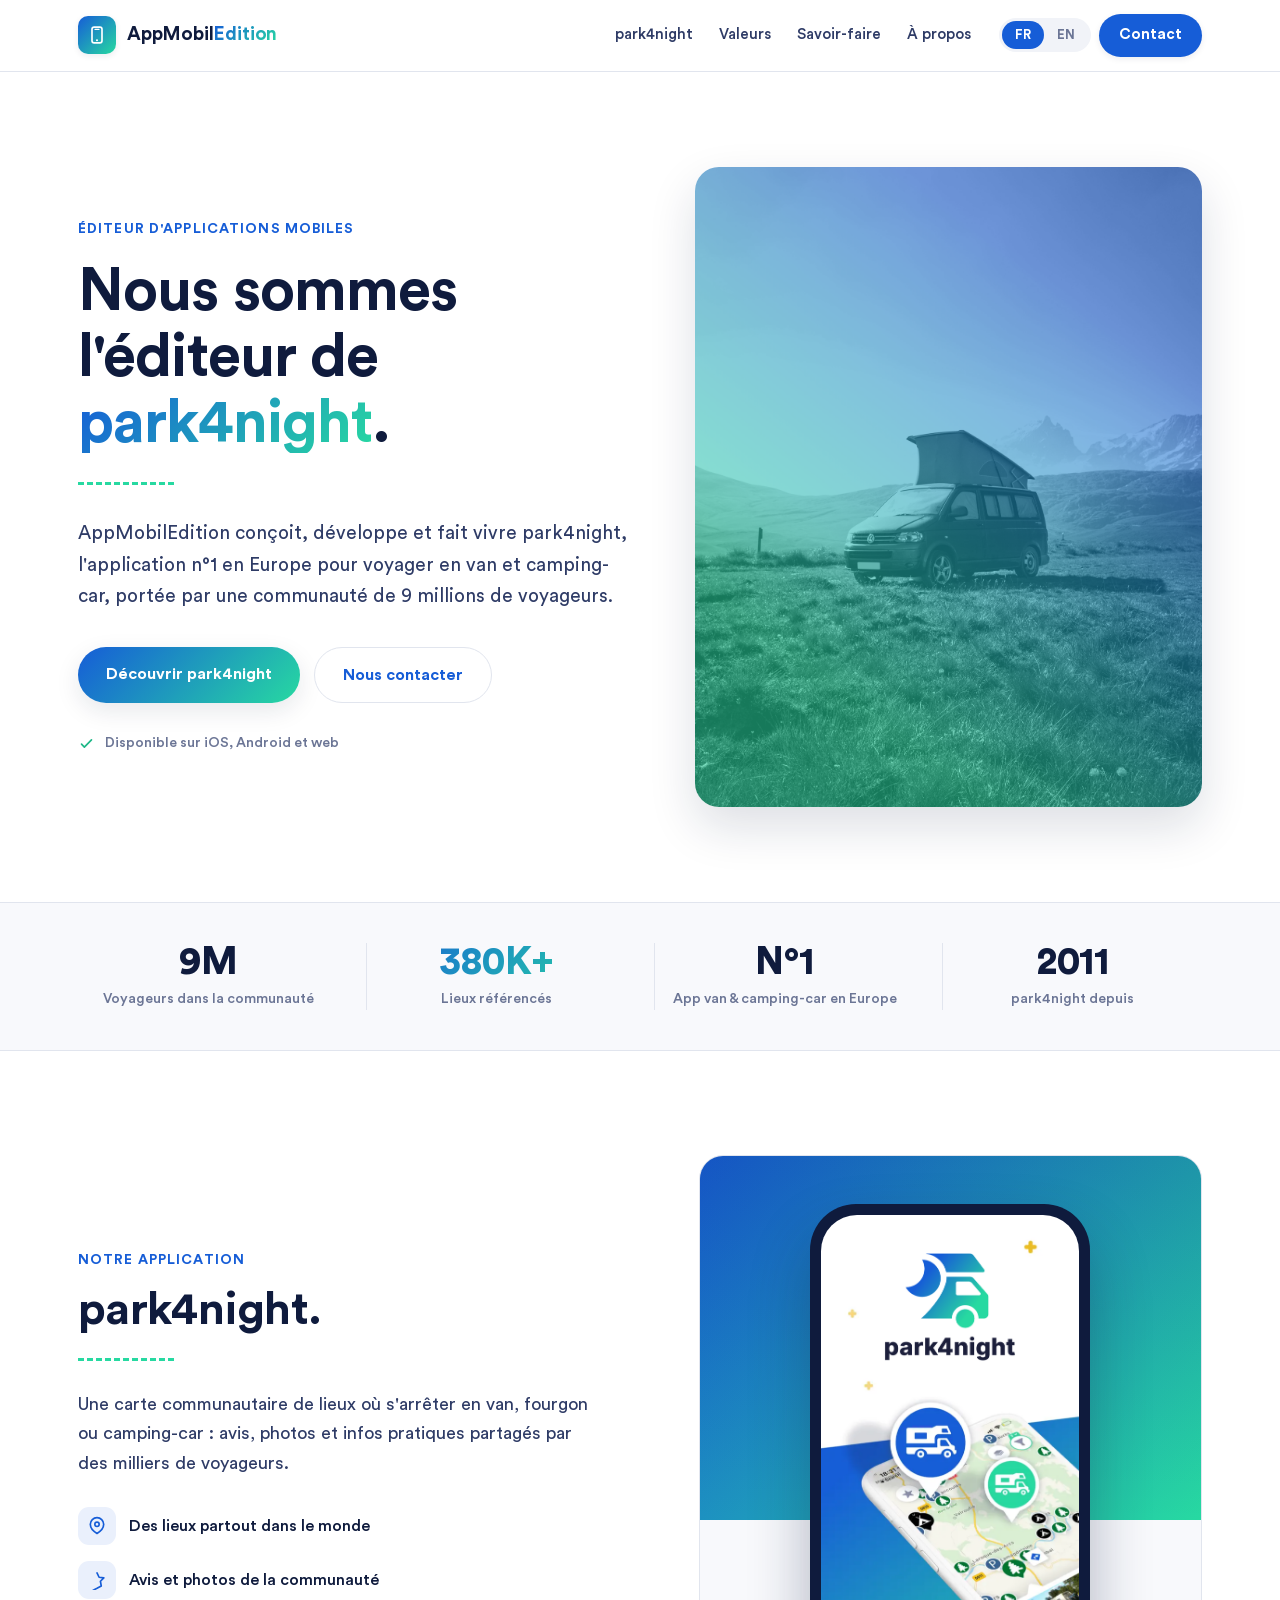
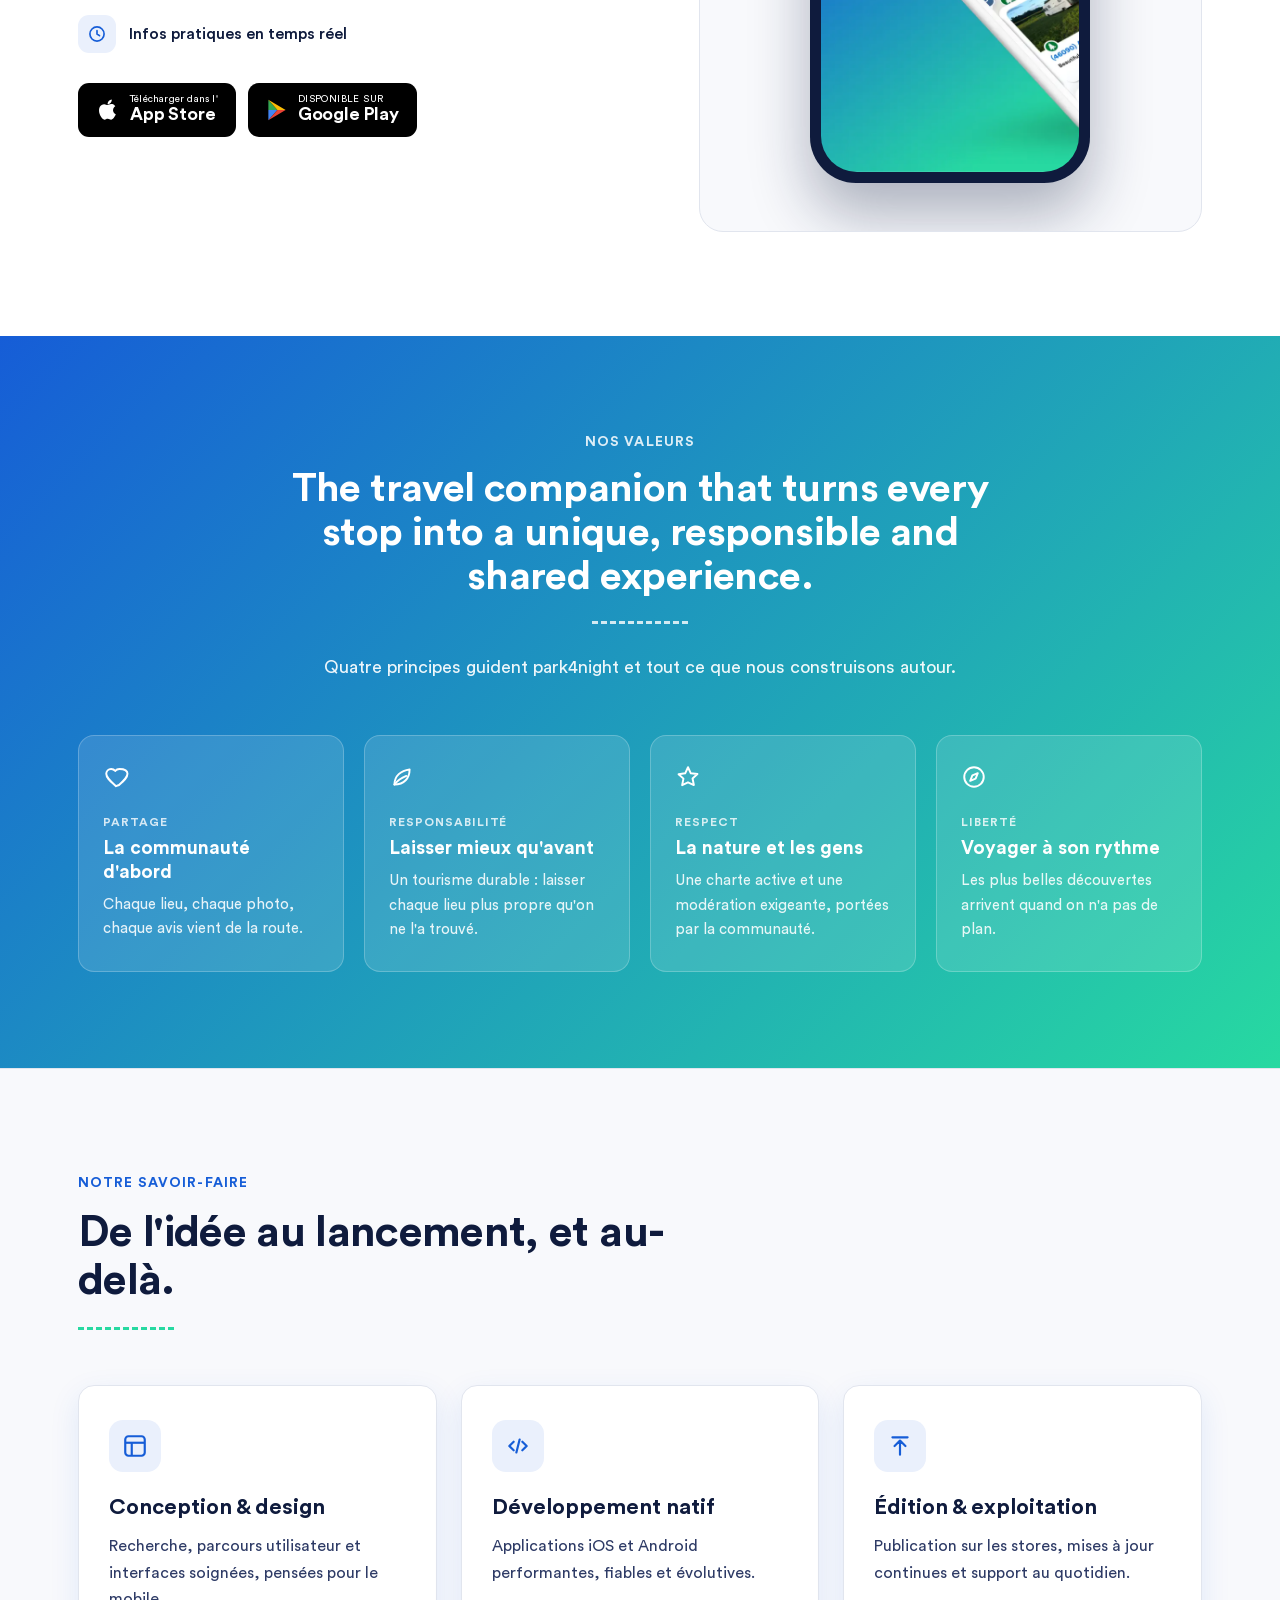
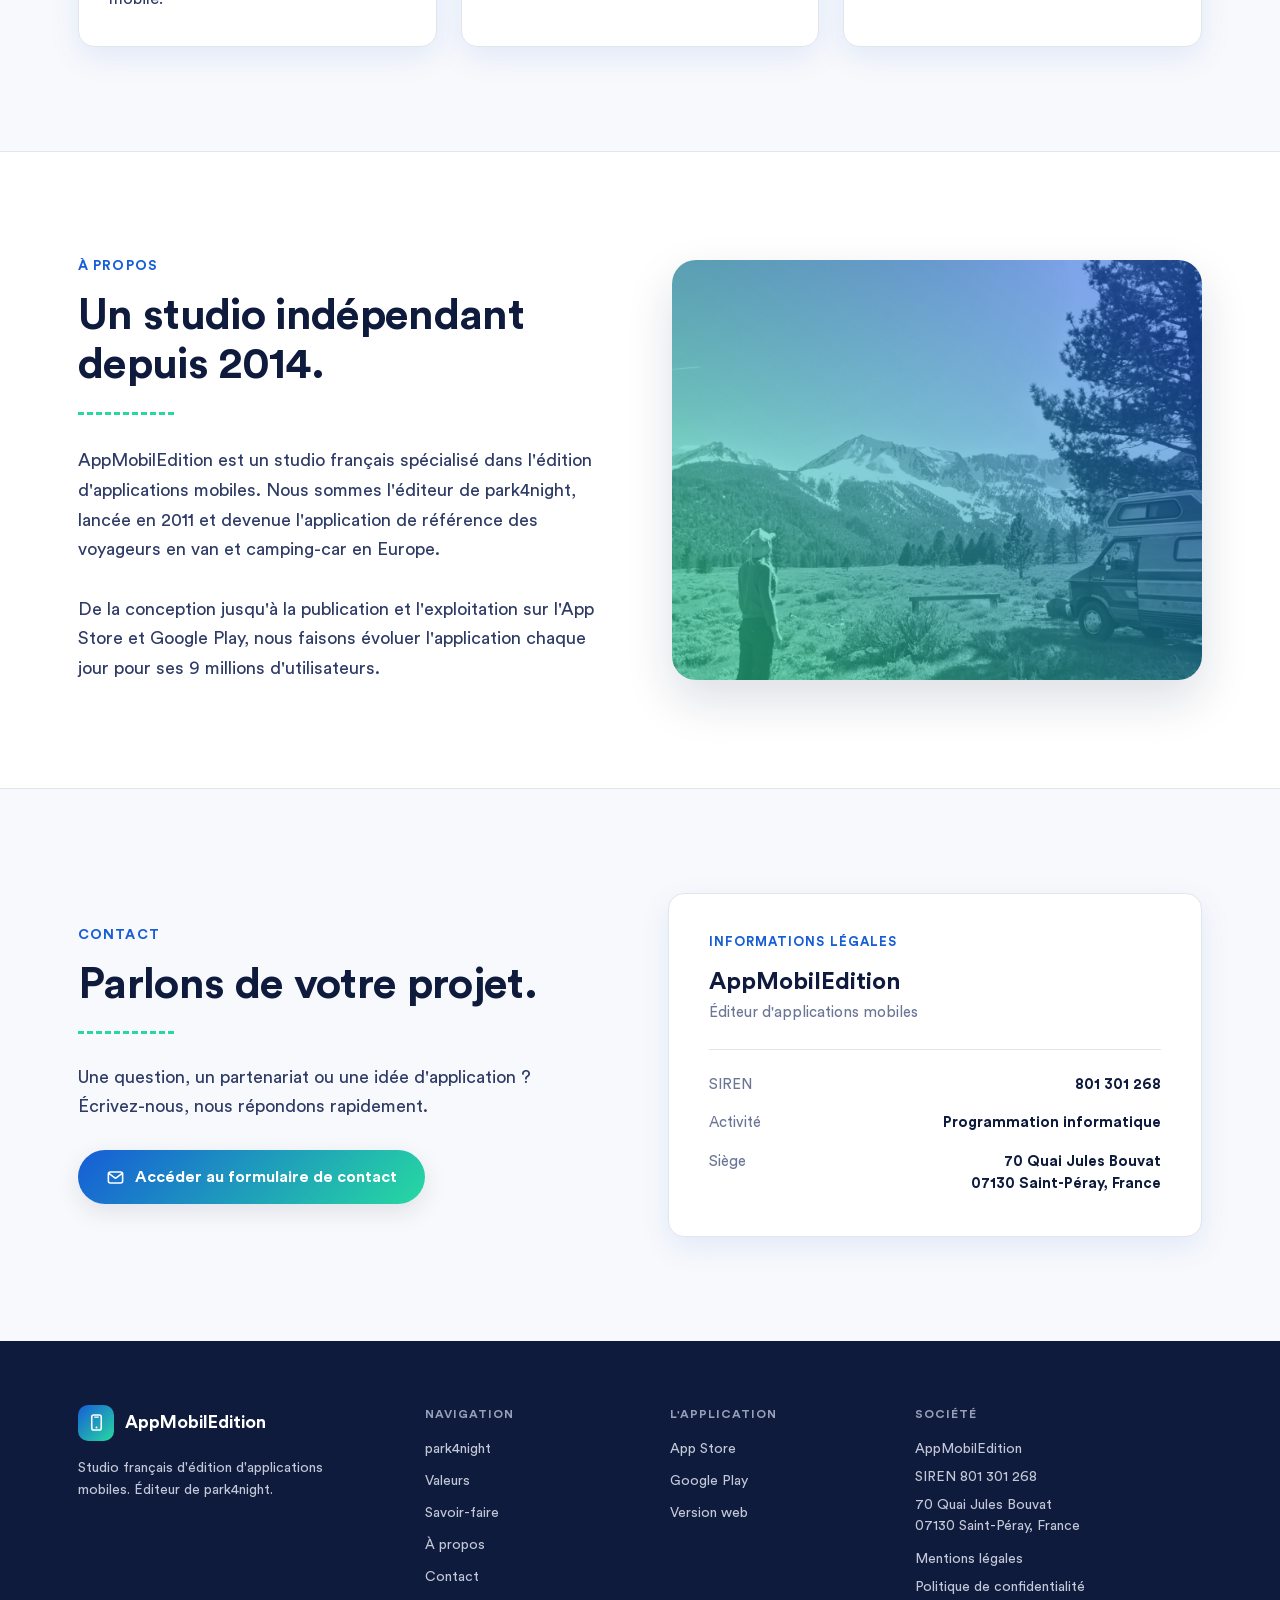
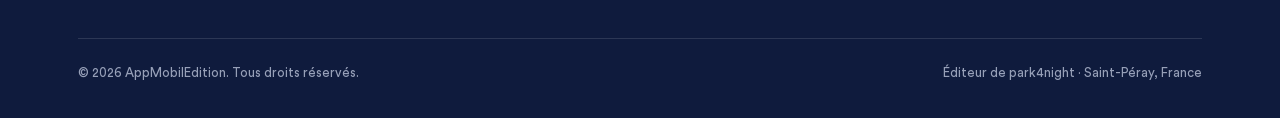
==== index.html @ c29a8444 "Site vitrine AppMobilEdition (éditeur park4night) Landing one-page bilingue FR/EN + mentions légales" ====
<!DOCTYPE html>
<html lang="fr" data-lang="fr">
<head>
<meta charset="utf-8">
<meta name="viewport" content="width=device-width, initial-scale=1">
<title>AppMobilEdition — Éditeur de park4night</title>
<meta name="description" content="AppMobilEdition, studio français d'édition d'applications mobiles, éditeur de park4night — l'app n°1 en Europe pour voyager en van et camping-car.">
<link rel="stylesheet" href="_ds/p4n/colors_and_type.css">
<link rel="stylesheet" href="site.css">
</head>
<body style="font-family:var(--font-body);color:var(--fg-1);background:var(--white);overflow-x:hidden;">

  <!-- ===== NAV ===== -->
  <header style="position:sticky;top:0;z-index:50;background:rgba(255,255,255,0.88);backdrop-filter:blur(12px);-webkit-backdrop-filter:blur(12px);border-bottom:1px solid var(--border-1);">
    <nav style="max-width:1180px;margin:0 auto;padding:14px 28px;display:flex;align-items:center;justify-content:space-between;gap:24px;">
      <a href="#top" style="display:flex;align-items:center;gap:11px;">
        <span style="width:38px;height:38px;border-radius:10px;background:var(--p4n-gradient);display:flex;align-items:center;justify-content:center;box-shadow:var(--shadow-sm);flex:none;">
          <svg width="20" height="20" viewBox="0 0 24 24" fill="none"><rect x="6" y="2.5" width="12" height="19" rx="2.6" stroke="#fff" stroke-width="2"/><line x1="9.6" y1="5.2" x2="14.4" y2="5.2" stroke="#fff" stroke-width="1.6" stroke-linecap="round"/><circle cx="12" cy="18.2" r="1.25" fill="#fff"/></svg>
        </span>
        <span style="font-family:var(--font-display);font-weight:700;font-size:19px;letter-spacing:-0.01em;color:var(--ink-900);">AppMobil<span class="text-gradient">Edition</span></span>
      </a>
      <div style="display:flex;align-items:center;gap:28px;">
        <div class="nav-links" style="display:flex;align-items:center;gap:26px;font-family:var(--font-display);font-weight:500;font-size:15px;color:var(--fg-2);">
          <a href="#park4night" class="nav-link">park4night</a>
          <a href="#valeurs" class="nav-link"><span data-fr>Valeurs</span><span data-en>Values</span></a>
          <a href="#expertise" class="nav-link"><span data-fr>Savoir-faire</span><span data-en>Expertise</span></a>
          <a href="#apropos" class="nav-link"><span data-fr>À propos</span><span data-en>About</span></a>
        </div>
        <div style="display:flex;align-items:center;gap:8px;">
          <div class="lang-switch">
            <button data-set="fr">FR</button>
            <button data-set="en">EN</button>
          </div>
          <a data-contact-link href="https://park4night.com/fr/contact" target="_blank" rel="noopener" class="btn-contact" style="padding:10px 20px;border-radius:999px;background:var(--p4n-blue);color:#fff;font-family:var(--font-display);font-weight:700;font-size:15px;box-shadow:var(--shadow-sm);"><span data-fr>Contact</span><span data-en>Contact</span></a>
        </div>
      </div>
    </nav>
  </header>

  <span id="top"></span>

  <!-- ===== HERO (split) ===== -->
  <section style="max-width:1180px;margin:0 auto;padding:0 28px;">
    <div class="grid-2" style="display:grid;grid-template-columns:1.05fr 0.95fr;gap:56px;align-items:center;min-height:calc(100vh - 70px);padding:48px 0;">
      <div>
        <div class="eyebrow"><span data-fr>Éditeur d'applications mobiles</span><span data-en>Mobile app publisher</span></div>
        <h1 style="font-size:clamp(38px,5vw,60px);margin-top:18px;max-width:15ch;">
          <span data-fr>Nous sommes l'éditeur de <span class="text-gradient">park4night</span>.</span>
          <span data-en>We are the publisher of <span class="text-gradient">park4night</span>.</span>
        </h1>
        <span class="dashed-accent" style="margin:26px 0;"></span>
        <p style="font-size:19px;max-width:48ch;">
          <span data-fr>AppMobilEdition conçoit, développe et fait vivre park4night, l'application n°1 en Europe pour voyager en van et camping-car, portée par une communauté de 9 millions de voyageurs.</span>
          <span data-en>AppMobilEdition designs, builds and runs park4night, Europe's #1 app for van and camper travel, powered by a community of 9 million travellers.</span>
        </p>
        <div style="display:flex;gap:14px;flex-wrap:wrap;margin-top:34px;">
          <a href="#park4night" class="btn-primary" style="padding:15px 28px;border-radius:999px;background:var(--p4n-gradient);color:#fff;font-family:var(--font-display);font-weight:700;font-size:16px;box-shadow:var(--shadow-md);"><span data-fr>Découvrir park4night</span><span data-en>Discover park4night</span></a>
          <a href="#contact" class="btn-ghost" style="padding:15px 28px;border-radius:999px;background:#fff;color:var(--p4n-blue);font-family:var(--font-display);font-weight:700;font-size:16px;border:1px solid var(--border-1);"><span data-fr>Nous contacter</span><span data-en>Get in touch</span></a>
        </div>
        <div style="display:flex;align-items:center;gap:10px;margin-top:30px;color:var(--fg-3);font-size:14px;font-weight:500;">
          <svg width="17" height="17" viewBox="0 0 24 24" fill="none"><path d="M5 13l4 4L19 7" stroke="var(--green-500)" stroke-width="2.4" stroke-linecap="round" stroke-linejoin="round"/></svg>
          <span data-fr>Disponible sur iOS, Android et web</span><span data-en>Available on iOS, Android and web</span>
        </div>
      </div>
      <div style="position:relative;height:min(78vh,640px);border-radius:var(--radius-xl);overflow:hidden;box-shadow:var(--shadow-lg);">
        <img src="assets/photo-van.png" alt="" style="width:100%;height:100%;object-fit:cover;display:block;">
      </div>
    </div>
  </section>

  <!-- ===== FACTS STRIP ===== -->
  <section style="border-top:1px solid var(--border-1);border-bottom:1px solid var(--border-1);background:var(--bg-2);">
    <div class="facts" style="max-width:1180px;margin:0 auto;padding:40px 28px;display:grid;grid-template-columns:repeat(4,1fr);gap:28px;">
      <div style="text-align:center;">
        <div style="font-family:var(--font-display);font-weight:900;font-size:38px;color:var(--ink-900);line-height:1;">9M</div>
        <div style="margin-top:8px;color:var(--fg-3);font-size:14px;font-weight:500;"><span data-fr>Voyageurs dans la communauté</span><span data-en>Travellers in the community</span></div>
      </div>
      <div style="text-align:center;border-left:1px solid var(--border-1);">
        <div style="font-family:var(--font-display);font-weight:900;font-size:38px;line-height:1;" class="text-gradient">380K+</div>
        <div style="margin-top:8px;color:var(--fg-3);font-size:14px;font-weight:500;"><span data-fr>Lieux référencés</span><span data-en>Spots worldwide</span></div>
      </div>
      <div style="text-align:center;border-left:1px solid var(--border-1);">
        <div style="font-family:var(--font-display);font-weight:900;font-size:38px;color:var(--ink-900);line-height:1;">N°1</div>
        <div style="margin-top:8px;color:var(--fg-3);font-size:14px;font-weight:500;"><span data-fr>App van &amp; camping-car en Europe</span><span data-en>Van &amp; camper app in Europe</span></div>
      </div>
      <div style="text-align:center;border-left:1px solid var(--border-1);">
        <div style="font-family:var(--font-display);font-weight:900;font-size:38px;color:var(--ink-900);line-height:1;">2011</div>
        <div style="margin-top:8px;color:var(--fg-3);font-size:14px;font-weight:500;"><span data-fr>park4night depuis</span><span data-en>park4night since</span></div>
      </div>
    </div>
  </section>

  <!-- ===== PARK4NIGHT ===== -->
  <section id="park4night" style="max-width:1180px;margin:0 auto;padding:104px 28px;">
    <div class="grid-2" style="display:grid;grid-template-columns:1.05fr 0.95fr;gap:64px;align-items:center;">
      <div>
        <div class="eyebrow"><span data-fr>Notre application</span><span data-en>Our app</span></div>
        <h2 style="font-size:clamp(32px,3.8vw,46px);margin-top:14px;">park4night.</h2>
        <span class="dashed-accent" style="margin:22px 0;"></span>
        <p style="font-size:18px;max-width:48ch;"><span data-fr>Une carte communautaire de lieux où s'arrêter en van, fourgon ou camping-car : avis, photos et infos pratiques partagés par des milliers de voyageurs.</span><span data-en>A community map of places to stop in a van or camper: reviews, photos and practical info shared by thousands of travellers.</span></p>
        <div style="display:flex;flex-direction:column;gap:16px;margin-top:28px;">
          <div style="display:flex;gap:13px;align-items:center;"><span style="width:38px;height:38px;flex:none;border-radius:11px;background:var(--accent-soft);display:flex;align-items:center;justify-content:center;"><svg width="20" height="20" viewBox="0 0 24 24" fill="none"><path d="M12 21c5-3 8-6.5 8-11a8 8 0 10-16 0c0 4.5 3 8 8 11z" stroke="var(--p4n-blue)" stroke-width="2" stroke-linejoin="round"/><circle cx="12" cy="10" r="2.6" stroke="var(--p4n-blue)" stroke-width="2"/></svg></span><span style="font-weight:500;color:var(--fg-1);font-size:16px;"><span data-fr>Des lieux partout dans le monde</span><span data-en>Places all over the world</span></span></div>
          <div style="display:flex;gap:13px;align-items:center;"><span style="width:38px;height:38px;flex:none;border-radius:11px;background:var(--accent-soft);display:flex;align-items:center;justify-content:center;"><svg width="20" height="20" viewBox="0 0 24 24" fill="none"><path d="M12 3.5l2.5 5.2 5.7.8-4.1 4 1 5.7L12 22l-5.1 2.5" stroke="var(--p4n-blue)" stroke-width="2" stroke-linejoin="round" stroke-linecap="round"/></svg></span><span style="font-weight:500;color:var(--fg-1);font-size:16px;"><span data-fr>Avis et photos de la communauté</span><span data-en>Community reviews and photos</span></span></div>
          <div style="display:flex;gap:13px;align-items:center;"><span style="width:38px;height:38px;flex:none;border-radius:11px;background:var(--accent-soft);display:flex;align-items:center;justify-content:center;"><svg width="20" height="20" viewBox="0 0 24 24" fill="none"><circle cx="12" cy="12" r="8.5" stroke="var(--p4n-blue)" stroke-width="2"/><path d="M12 8v4l3 2" stroke="var(--p4n-blue)" stroke-width="2" stroke-linecap="round" stroke-linejoin="round"/></svg></span><span style="font-weight:500;color:var(--fg-1);font-size:16px;"><span data-fr>Infos pratiques en temps réel</span><span data-en>Real-time practical info</span></span></div>
        </div>
        <div style="display:flex;gap:12px;flex-wrap:wrap;margin-top:30px;">
          <a href="https://apps.apple.com/fr/app/park4night/id430946556" target="_blank" rel="noopener" class="store-badge" style="display:inline-flex;align-items:center;gap:10px;height:54px;padding:0 18px;border-radius:11px;background:#000;color:#fff;">
            <svg width="24" height="24" viewBox="0 0 24 24" fill="none"><path fill="#fff" d="M17.05 12.04c-.03-2.6 2.13-3.85 2.22-3.91-1.21-1.77-3.1-2.01-3.77-2.04-1.6-.16-3.13.94-3.94.94-.81 0-2.07-.92-3.4-.9-1.75.03-3.36 1.02-4.26 2.58-1.82 3.15-.47 7.81 1.3 10.37.86 1.25 1.89 2.66 3.24 2.61 1.3-.05 1.79-.84 3.36-.84 1.57 0 2.01.84 3.39.81 1.4-.02 2.29-1.28 3.15-2.54.99-1.46 1.4-2.87 1.42-2.94-.03-.01-2.72-1.04-2.75-4.13zM14.69 4.84c.72-.87 1.2-2.08 1.07-3.28-1.03.04-2.28.69-3.02 1.56-.66.77-1.24 2-1.08 3.18 1.15.09 2.32-.58 3.03-1.46z"/></svg>
            <span style="display:flex;flex-direction:column;line-height:1.1;text-align:left;"><span style="font-size:10px;letter-spacing:0.02em;"><span data-fr>Télécharger dans l'</span><span data-en>Download on the</span></span><span style="font-family:var(--font-display);font-weight:700;font-size:18px;letter-spacing:-0.01em;">App Store</span></span>
          </a>
          <a href="https://play.google.com/store/apps/details?id=fr.tramb.park4night&hl=fr" target="_blank" rel="noopener" class="store-badge" style="display:inline-flex;align-items:center;gap:10px;height:54px;padding:0 18px;border-radius:11px;background:#000;color:#fff;">
            <svg width="22" height="24" viewBox="0 0 28 30" fill="none"><path d="M3 2 L14.5 15 L3 15 Z" fill="#34A853"/><path d="M3 15 L3 28 L14.5 15 Z" fill="#4285F4"/><path d="M3 2 L25 15 L14.5 15 Z" fill="#FBBC04"/><path d="M3 28 L25 15 L14.5 15 Z" fill="#EA4335"/></svg>
            <span style="display:flex;flex-direction:column;line-height:1.1;text-align:left;"><span style="font-size:10px;letter-spacing:0.04em;text-transform:uppercase;"><span data-fr>Disponible sur</span><span data-en>Get it on</span></span><span style="font-family:var(--font-display);font-weight:700;font-size:18px;letter-spacing:-0.01em;">Google Play</span></span>
          </a>
        </div>
      </div>

      <!-- park4night app -->
      <div style="position:relative;display:flex;align-items:center;justify-content:center;border-radius:var(--radius-xl);overflow:hidden;background:var(--bg-2);border:1px solid var(--border-1);padding:48px 0;">
        <div style="position:absolute;top:0;left:0;right:0;height:54%;background:var(--p4n-gradient);"></div>
        <div style="position:absolute;top:0;left:0;right:0;height:54%;background:linear-gradient(to bottom, rgba(15,27,61,0.12), transparent);"></div>
        <div style="position:relative;width:280px;flex:none;">
          <div style="width:280px;border-radius:46px;background:#0F1B3D;box-shadow:0 32px 60px rgba(15,27,61,0.32);padding:11px;">
            <div style="border-radius:36px;overflow:hidden;background:#000;">
              <img src="assets/p4n-app.png" alt="park4night" style="width:100%;display:block;">
            </div>
          </div>
        </div>
      </div>
    </div>
  </section>

  <!-- ===== VALUES ===== -->
  <section id="valeurs" style="background:var(--p4n-gradient);color:#fff;">
    <div style="max-width:1180px;margin:0 auto;padding:96px 28px;">
      <div style="text-align:center;max-width:760px;margin:0 auto;">
        <div style="font-family:var(--font-display);font-weight:700;font-size:14px;letter-spacing:0.08em;text-transform:uppercase;color:rgba(255,255,255,0.85);"><span data-fr>Nos valeurs</span><span data-en>Our values</span></div>
        <h2 style="color:#fff;font-size:clamp(26px,3.2vw,40px);margin-top:14px;">The travel companion that turns every stop into a unique, responsible and shared experience.</h2>
        <span class="dashed-accent" style="margin:22px auto 0;border-color:rgba(255,255,255,0.8);"></span>
        <p style="color:rgba(255,255,255,0.92);font-size:18px;margin-top:22px;"><span data-fr>Quatre principes guident park4night et tout ce que nous construisons autour.</span><span data-en>Four pillars guide park4night and everything we build around it.</span></p>
      </div>
      <div class="grid-4" style="display:grid;grid-template-columns:repeat(4,1fr);gap:20px;margin-top:52px;">
        <div style="background:rgba(255,255,255,0.12);border:1px solid rgba(255,255,255,0.22);border-radius:var(--radius-lg);padding:28px 24px;">
          <svg width="26" height="26" viewBox="0 0 24 24" fill="none"><path d="M12 20.5l-1.2-1.1C6 15.1 3 12.4 3 9.1 3 6.6 5 4.6 7.5 4.6c1.5 0 2.9.7 3.8 1.8.9-1.1 2.3-1.8 3.8-1.8C20.6 4.6 22.6 6.6 22.6 9.1c0 3.3-3 6-7.8 10.3L12 20.5z" stroke="#fff" stroke-width="1.8" stroke-linejoin="round"/></svg>
          <div style="font-family:var(--font-display);font-weight:700;font-size:12px;letter-spacing:0.08em;text-transform:uppercase;color:rgba(255,255,255,0.8);margin-top:16px;"><span data-fr>Partage</span><span data-en>Sharing</span></div>
          <h4 style="color:#fff;font-size:19px;margin-top:6px;"><span data-fr>La communauté d'abord</span><span data-en>Community first</span></h4>
          <p style="color:rgba(255,255,255,0.88);font-size:15px;margin-top:8px;"><span data-fr>Chaque lieu, chaque photo, chaque avis vient de la route.</span><span data-en>Every spot, photo and rating comes from the road.</span></p>
        </div>
        <div style="background:rgba(255,255,255,0.12);border:1px solid rgba(255,255,255,0.22);border-radius:var(--radius-lg);padding:28px 24px;">
          <svg width="26" height="26" viewBox="0 0 24 24" fill="none"><path d="M5 19c0-8 6-13 14-14 0 8-5 14-14 14z" stroke="#fff" stroke-width="1.8" stroke-linejoin="round"/><path d="M5 19C8 15 11 13 16 11" stroke="#fff" stroke-width="1.8" stroke-linecap="round"/></svg>
          <div style="font-family:var(--font-display);font-weight:700;font-size:12px;letter-spacing:0.08em;text-transform:uppercase;color:rgba(255,255,255,0.8);margin-top:16px;"><span data-fr>Responsabilité</span><span data-en>Responsibility</span></div>
          <h4 style="color:#fff;font-size:19px;margin-top:6px;"><span data-fr>Laisser mieux qu'avant</span><span data-en>Leave it better</span></h4>
          <p style="color:rgba(255,255,255,0.88);font-size:15px;margin-top:8px;"><span data-fr>Un tourisme durable : laisser chaque lieu plus propre qu'on ne l'a trouvé.</span><span data-en>Sustainable travel: leave each spot cleaner than you found it.</span></p>
        </div>
        <div style="background:rgba(255,255,255,0.12);border:1px solid rgba(255,255,255,0.22);border-radius:var(--radius-lg);padding:28px 24px;">
          <svg width="26" height="26" viewBox="0 0 24 24" fill="none"><path d="M12 3l2.6 5.6 6.1.7-4.5 4.1 1.2 6L12 16.9 6.6 19.5l1.2-6L3.3 9.4l6.1-.8z" stroke="#fff" stroke-width="1.8" stroke-linejoin="round"/></svg>
          <div style="font-family:var(--font-display);font-weight:700;font-size:12px;letter-spacing:0.08em;text-transform:uppercase;color:rgba(255,255,255,0.8);margin-top:16px;"><span data-fr>Respect</span><span data-en>Respect</span></div>
          <h4 style="color:#fff;font-size:19px;margin-top:6px;"><span data-fr>La nature et les gens</span><span data-en>Nature &amp; people</span></h4>
          <p style="color:rgba(255,255,255,0.88);font-size:15px;margin-top:8px;"><span data-fr>Une charte active et une modération exigeante, portées par la communauté.</span><span data-en>An active charter and high-bar moderation, driven by the community.</span></p>
        </div>
        <div style="background:rgba(255,255,255,0.12);border:1px solid rgba(255,255,255,0.22);border-radius:var(--radius-lg);padding:28px 24px;">
          <svg width="26" height="26" viewBox="0 0 24 24" fill="none"><circle cx="12" cy="12" r="9" stroke="#fff" stroke-width="1.8"/><path d="M15.5 8.5l-2 5-5 2 2-5z" stroke="#fff" stroke-width="1.8" stroke-linejoin="round"/></svg>
          <div style="font-family:var(--font-display);font-weight:700;font-size:12px;letter-spacing:0.08em;text-transform:uppercase;color:rgba(255,255,255,0.8);margin-top:16px;"><span data-fr>Liberté</span><span data-en>Freedom</span></div>
          <h4 style="color:#fff;font-size:19px;margin-top:6px;"><span data-fr>Voyager à son rythme</span><span data-en>Slow travel</span></h4>
          <p style="color:rgba(255,255,255,0.88);font-size:15px;margin-top:8px;"><span data-fr>Les plus belles découvertes arrivent quand on n'a pas de plan.</span><span data-en>The best discoveries happen when you don't have a plan.</span></p>
        </div>
      </div>
    </div>
  </section>

  <!-- ===== EXPERTISE ===== -->
  <section id="expertise" style="background:var(--bg-2);border-top:1px solid var(--border-1);border-bottom:1px solid var(--border-1);">
    <div style="max-width:1180px;margin:0 auto;padding:104px 28px;">
      <div style="max-width:640px;">
        <div class="eyebrow"><span data-fr>Notre savoir-faire</span><span data-en>What we do</span></div>
        <h2 style="font-size:clamp(30px,3.6vw,44px);margin-top:14px;"><span data-fr>De l'idée au lancement, et au-delà.</span><span data-en>From idea to launch, and beyond.</span></h2>
        <span class="dashed-accent" style="margin-top:22px;"></span>
      </div>
      <div class="grid-4" style="display:grid;grid-template-columns:repeat(3,1fr);gap:24px;margin-top:48px;">
        <div style="background:#fff;border:1px solid var(--border-1);border-radius:var(--radius-lg);padding:34px 30px;box-shadow:var(--shadow-card);">
          <div style="width:52px;height:52px;border-radius:14px;background:var(--accent-soft);display:flex;align-items:center;justify-content:center;">
            <svg width="26" height="26" viewBox="0 0 24 24" fill="none"><rect x="3" y="3" width="18" height="18" rx="3" stroke="var(--p4n-blue)" stroke-width="2"/><line x1="3" y1="9" x2="21" y2="9" stroke="var(--p4n-blue)" stroke-width="2"/><line x1="9" y1="21" x2="9" y2="9" stroke="var(--p4n-blue)" stroke-width="2"/></svg>
          </div>
          <h3 style="font-size:22px;margin-top:22px;"><span data-fr>Conception &amp; design</span><span data-en>Product &amp; design</span></h3>
          <p style="margin-top:12px;font-size:16px;"><span data-fr>Recherche, parcours utilisateur et interfaces soignées, pensées pour le mobile.</span><span data-en>Research, user journeys and polished interfaces, built for mobile.</span></p>
        </div>
        <div style="background:#fff;border:1px solid var(--border-1);border-radius:var(--radius-lg);padding:34px 30px;box-shadow:var(--shadow-card);">
          <div style="width:52px;height:52px;border-radius:14px;background:var(--accent-soft);display:flex;align-items:center;justify-content:center;">
            <svg width="26" height="26" viewBox="0 0 24 24" fill="none"><path d="M8 8l-4 4 4 4M16 8l4 4-4 4" stroke="var(--p4n-blue)" stroke-width="2" stroke-linecap="round" stroke-linejoin="round"/><line x1="13.5" y1="6" x2="10.5" y2="18" stroke="var(--p4n-blue)" stroke-width="2" stroke-linecap="round"/></svg>
          </div>
          <h3 style="font-size:22px;margin-top:22px;"><span data-fr>Développement natif</span><span data-en>Native development</span></h3>
          <p style="margin-top:12px;font-size:16px;"><span data-fr>Applications iOS et Android performantes, fiables et évolutives.</span><span data-en>Fast, reliable and scalable iOS and Android apps.</span></p>
        </div>
        <div style="background:#fff;border:1px solid var(--border-1);border-radius:var(--radius-lg);padding:34px 30px;box-shadow:var(--shadow-card);">
          <div style="width:52px;height:52px;border-radius:14px;background:var(--accent-soft);display:flex;align-items:center;justify-content:center;">
            <svg width="26" height="26" viewBox="0 0 24 24" fill="none"><path d="M12 20V7M12 7l-5 5M12 7l5 5" stroke="var(--p4n-blue)" stroke-width="2" stroke-linecap="round" stroke-linejoin="round"/><line x1="5" y1="4" x2="19" y2="4" stroke="var(--p4n-blue)" stroke-width="2" stroke-linecap="round"/></svg>
          </div>
          <h3 style="font-size:22px;margin-top:22px;"><span data-fr>Édition &amp; exploitation</span><span data-en>Publishing &amp; operations</span></h3>
          <p style="margin-top:12px;font-size:16px;"><span data-fr>Publication sur les stores, mises à jour continues et support au quotidien.</span><span data-en>Store publishing, continuous updates and day-to-day support.</span></p>
        </div>
      </div>
    </div>
  </section>

  <!-- ===== ABOUT ===== -->
  <section id="apropos" style="max-width:1180px;margin:0 auto;padding:104px 28px;">
    <div class="grid-2" style="display:grid;grid-template-columns:1fr 1fr;gap:64px;align-items:center;">
      <div>
        <div class="eyebrow"><span data-fr>À propos</span><span data-en>About</span></div>
        <h2 style="font-size:clamp(30px,3.6vw,44px);margin-top:14px;"><span data-fr>Un studio indépendant depuis 2014.</span><span data-en>An independent studio since 2014.</span></h2>
        <span class="dashed-accent" style="margin:24px 0;"></span>
        <p style="font-size:18px;max-width:54ch;">
          <span data-fr>AppMobilEdition est un studio français spécialisé dans l'édition d'applications mobiles. Nous sommes l'éditeur de park4night, lancée en 2011 et devenue l'application de référence des voyageurs en van et camping-car en Europe.<br><br>De la conception jusqu'à la publication et l'exploitation sur l'App Store et Google Play, nous faisons évoluer l'application chaque jour pour ses 9 millions d'utilisateurs.</span>
          <span data-en>AppMobilEdition is a French studio specialised in publishing mobile applications. We are the publisher of park4night, launched in 2011 and now the reference app for van and camper travellers across Europe.<br><br>From design to launch and operations on the App Store and Google Play, we improve the app every day for its 9 million users.</span>
        </p>
      </div>
      <div style="position:relative;height:420px;border-radius:var(--radius-xl);overflow:hidden;box-shadow:var(--shadow-lg);">
        <img src="assets/photo-camper.png" alt="" style="width:100%;height:100%;object-fit:cover;display:block;">
      </div>
    </div>
  </section>

  <!-- ===== CONTACT ===== -->
  <section id="contact" style="background:var(--bg-2);border-top:1px solid var(--border-1);">
    <div class="grid-2" style="max-width:1180px;margin:0 auto;padding:104px 28px;display:grid;grid-template-columns:1fr 1fr;gap:56px;align-items:center;">
      <div>
        <div class="eyebrow"><span data-fr>Contact</span><span data-en>Contact</span></div>
        <h2 style="font-size:clamp(30px,3.6vw,44px);margin-top:14px;"><span data-fr>Parlons de votre projet.</span><span data-en>Let's talk about your project.</span></h2>
        <span class="dashed-accent" style="margin:22px 0;"></span>
        <p style="font-size:18px;max-width:42ch;"><span data-fr>Une question, un partenariat ou une idée d'application ? Écrivez-nous, nous répondons rapidement.</span><span data-en>A question, a partnership or an app idea? Write to us — we reply quickly.</span></p>
        <a data-contact-link href="https://park4night.com/fr/contact" target="_blank" rel="noopener" class="btn-primary" style="display:inline-flex;align-items:center;gap:10px;margin-top:28px;padding:15px 28px;border-radius:999px;background:var(--p4n-gradient);color:#fff;font-family:var(--font-display);font-weight:700;font-size:16px;box-shadow:var(--shadow-md);">
          <svg width="19" height="19" viewBox="0 0 24 24" fill="none"><rect x="3" y="5" width="18" height="14" rx="2.5" stroke="#fff" stroke-width="2"/><path d="M4 7l8 6 8-6" stroke="#fff" stroke-width="2" stroke-linecap="round" stroke-linejoin="round"/></svg>
          <span data-fr>Accéder au formulaire de contact</span><span data-en>Open the contact form</span>
        </a>
      </div>
      <div style="background:#fff;border:1px solid var(--border-1);border-radius:var(--radius-lg);padding:40px;box-shadow:var(--shadow-card);">
        <h4 style="font-size:13px;letter-spacing:0.08em;text-transform:uppercase;color:var(--p4n-blue);font-weight:700;"><span data-fr>Informations légales</span><span data-en>Company details</span></h4>
        <div style="font-family:var(--font-display);font-weight:700;font-size:24px;color:var(--ink-900);margin-top:14px;">AppMobilEdition</div>
        <div style="color:var(--fg-3);font-size:15px;margin-top:2px;"><span data-fr>Éditeur d'applications mobiles</span><span data-en>Mobile app publisher</span></div>
        <div style="height:1px;background:var(--border-1);margin:24px 0;"></div>
        <dl style="margin:0;display:flex;flex-direction:column;gap:16px;">
          <div style="display:flex;justify-content:space-between;gap:16px;font-size:15px;"><dt style="color:var(--fg-3);">SIREN</dt><dd style="margin:0;font-weight:600;color:var(--ink-900);">801 301 268</dd></div>
          <div style="display:flex;justify-content:space-between;gap:16px;font-size:15px;"><dt style="color:var(--fg-3);"><span data-fr>Activité</span><span data-en>Activity</span></dt><dd style="margin:0;font-weight:600;color:var(--ink-900);text-align:right;"><span data-fr>Programmation informatique</span><span data-en>Computer programming</span></dd></div>
          <div style="display:flex;justify-content:space-between;gap:16px;font-size:15px;"><dt style="color:var(--fg-3);flex:none;"><span data-fr>Siège</span><span data-en>Address</span></dt><dd style="margin:0;font-weight:600;color:var(--ink-900);text-align:right;">70 Quai Jules Bouvat<br>07130 Saint-Péray, France</dd></div>
        </dl>
      </div>
    </div>
  </section>

  <!-- ===== FOOTER ===== -->
  <footer style="background:var(--ink-900);color:#fff;">
    <div style="max-width:1180px;margin:0 auto;padding:64px 28px 36px;">
      <div class="grid-4" style="display:grid;grid-template-columns:1.5fr 1fr 1fr 1.4fr;gap:40px;">
        <div>
          <div style="display:flex;align-items:center;gap:11px;">
            <span style="width:36px;height:36px;border-radius:10px;background:var(--p4n-gradient);display:flex;align-items:center;justify-content:center;flex:none;">
              <svg width="19" height="19" viewBox="0 0 24 24" fill="none"><rect x="6" y="2.5" width="12" height="19" rx="2.6" stroke="#fff" stroke-width="2"/><line x1="9.6" y1="5.2" x2="14.4" y2="5.2" stroke="#fff" stroke-width="1.6" stroke-linecap="round"/><circle cx="12" cy="18.2" r="1.25" fill="#fff"/></svg>
            </span>
            <span style="font-family:var(--font-display);font-weight:700;font-size:18px;">AppMobilEdition</span>
          </div>
          <p style="color:var(--ink-300);font-size:14px;line-height:1.6;margin-top:16px;max-width:30ch;"><span data-fr>Studio français d'édition d'applications mobiles. Éditeur de park4night.</span><span data-en>French mobile app publishing studio. Publisher of park4night.</span></p>
        </div>
        <div>
          <div style="font-family:var(--font-display);font-weight:700;font-size:12px;letter-spacing:0.08em;text-transform:uppercase;color:var(--ink-400);">Navigation</div>
          <div style="display:flex;flex-direction:column;gap:11px;margin-top:16px;font-size:14px;">
            <a href="#park4night" class="footer-link" style="color:var(--ink-300);">park4night</a>
            <a href="#valeurs" class="footer-link" style="color:var(--ink-300);"><span data-fr>Valeurs</span><span data-en>Values</span></a>
            <a href="#expertise" class="footer-link" style="color:var(--ink-300);"><span data-fr>Savoir-faire</span><span data-en>Expertise</span></a>
            <a href="#apropos" class="footer-link" style="color:var(--ink-300);"><span data-fr>À propos</span><span data-en>About</span></a>
            <a data-contact-link href="https://park4night.com/fr/contact" target="_blank" rel="noopener" class="footer-link" style="color:var(--ink-300);">Contact</a>
          </div>
        </div>
        <div>
          <div style="font-family:var(--font-display);font-weight:700;font-size:12px;letter-spacing:0.08em;text-transform:uppercase;color:var(--ink-400);"><span data-fr>L'application</span><span data-en>The app</span></div>
          <div style="display:flex;flex-direction:column;gap:11px;margin-top:16px;font-size:14px;">
            <a href="https://apps.apple.com/fr/app/park4night/id430946556" target="_blank" rel="noopener" class="footer-link" style="color:var(--ink-300);">App Store</a>
            <a href="https://play.google.com/store/apps/details?id=fr.tramb.park4night&hl=fr" target="_blank" rel="noopener" class="footer-link" style="color:var(--ink-300);">Google Play</a>
            <a href="https://park4night.com" target="_blank" rel="noopener" class="footer-link" style="color:var(--ink-300);"><span data-fr>Version web</span><span data-en>Web version</span></a>
          </div>
        </div>
        <div>
          <div style="font-family:var(--font-display);font-weight:700;font-size:12px;letter-spacing:0.08em;text-transform:uppercase;color:var(--ink-400);"><span data-fr>Société</span><span data-en>Company</span></div>
          <div style="display:flex;flex-direction:column;gap:7px;margin-top:16px;font-size:14px;color:var(--ink-300);line-height:1.5;">
            <span>AppMobilEdition</span>
            <span>SIREN 801 301 268</span>
            <span>70 Quai Jules Bouvat<br>07130 Saint-Péray, France</span>
            <a href="mentions-legales.html" class="footer-link" style="color:var(--ink-300);margin-top:5px;"><span data-fr>Mentions légales</span><span data-en>Legal notice</span></a>
            <a href="confidentialite.html" class="footer-link" style="color:var(--ink-300);"><span data-fr>Politique de confidentialité</span><span data-en>Privacy policy</span></a>
          </div>
        </div>
      </div>
      <div style="height:1px;background:rgba(255,255,255,0.12);margin:40px 0 24px;"></div>
      <div style="display:flex;flex-wrap:wrap;gap:16px;align-items:center;justify-content:space-between;color:var(--ink-400);font-size:13px;">
        <span>© <span data-year>2026</span> AppMobilEdition. <span data-fr>Tous droits réservés.</span><span data-en>All rights reserved.</span></span>
        <span><span data-fr>Éditeur de park4night · Saint-Péray, France</span><span data-en>Publisher of park4night · Saint-Péray, France</span></span>
      </div>
    </div>
  </footer>

  <script src="site.js"></script>
</body>
</html>
---- _ds/p4n/colors_and_type.css ----
/* ============================================================
   park4night — Colors & Type foundations
   ============================================================ */

/* Webfonts — Circular Std (Lineto, brand font) ------------ */
@font-face {
  font-family: 'Circular Std';
  src: url('fonts/CircularStd-Book.woff2') format('woff2'),
       url('fonts/CircularStd-Book.woff')  format('woff');
  font-weight: 400; font-style: normal; font-display: swap;
}
@font-face {
  font-family: 'Circular Std';
  src: url('fonts/CircularStd-BookItalic.woff2') format('woff2'),
       url('fonts/CircularStd-BookItalic.woff')  format('woff');
  font-weight: 400; font-style: italic; font-display: swap;
}
@font-face {
  font-family: 'Circular Std';
  src: url('fonts/CircularStd-Medium.woff2') format('woff2'),
       url('fonts/CircularStd-Medium.woff')  format('woff');
  font-weight: 500; font-style: normal; font-display: swap;
}
@font-face {
  font-family: 'Circular Std';
  src: url('fonts/CircularStd-MediumItalic.woff2') format('woff2'),
       url('fonts/CircularStd-MediumItalic.woff')  format('woff');
  font-weight: 500; font-style: italic; font-display: swap;
}
@font-face {
  font-family: 'Circular Std';
  src: url('fonts/CircularStd-Bold.woff2') format('woff2'),
       url('fonts/CircularStd-Bold.woff')  format('woff');
  font-weight: 700; font-style: normal; font-display: swap;
}
@font-face {
  font-family: 'Circular Std';
  src: url('fonts/CircularStd-BoldItalic.woff2') format('woff2'),
       url('fonts/CircularStd-BoldItalic.woff')  format('woff');
  font-weight: 700; font-style: italic; font-display: swap;
}
@font-face {
  font-family: 'Circular Std';
  src: url('fonts/CircularStd-Black.woff2') format('woff2'),
       url('fonts/CircularStd-Black.woff')  format('woff');
  font-weight: 900; font-style: normal; font-display: swap;
}
@font-face {
  font-family: 'Circular Std';
  src: url('fonts/CircularStd-BlackItalic.woff2') format('woff2'),
       url('fonts/CircularStd-BlackItalic.woff')  format('woff');
  font-weight: 900; font-style: italic; font-display: swap;
}

:root {
  /* ── Brand colors ───────────────────────────────────────── */
  /* Pulled directly from logo SVG gradient stops */
  --p4n-blue:          #165DD7;   /* Primary brand blue */
  --p4n-green:         #27D9A1;   /* Primary brand mint/green */
  --p4n-gradient:      linear-gradient(135deg, #165DD7 0%, #27D9A1 100%);
  --p4n-gradient-soft: linear-gradient(135deg, #165DD7 0%, #27D9A1 100%);

  /* Blue scale (from the brand blue) */
  --blue-50:  #EAF0FC;
  --blue-100: #C8D7F5;
  --blue-200: #8EA9EB;
  --blue-300: #547BE0;
  --blue-400: #2E6CDC;
  --blue-500: #165DD7;   /* = brand blue */
  --blue-600: #1150B8;
  --blue-700: #0C3F90;
  --blue-800: #082D68;

  /* Green / mint scale */
  --green-50:  #E4FBF3;
  --green-100: #BCF4DF;
  --green-200: #8AECC7;
  --green-300: #58E4AE;
  --green-400: #27D9A1;   /* = brand green */
  --green-500: #1FB888;
  --green-600: #19946D;
  --green-700: #126F52;

  /* Neutral (cool slate-navy — matches body text in specimens) */
  --ink-900: #0F1B3D;    /* Headlines / near-black navy */
  --ink-800: #1E2C55;
  --ink-700: #2E3B66;    /* Body */
  --ink-600: #4A5578;
  --ink-500: #6B7595;
  --ink-400: #97A0B8;
  --ink-300: #C2C8D7;
  --ink-200: #E1E5EE;
  --ink-100: #F1F3F8;
  --ink-50:  #F8F9FC;
  --white:   #FFFFFF;

  /* Semantic ---------------------------------------------- */
  --fg-1: var(--ink-900);        /* Primary text */
  --fg-2: var(--ink-700);        /* Secondary text */
  --fg-3: var(--ink-500);        /* Tertiary / meta text */
  --fg-inverse: var(--white);

  --bg-1: var(--white);          /* Page */
  --bg-2: var(--ink-50);         /* Subtle surface */
  --bg-3: var(--ink-100);        /* Raised surface */

  --border-1: var(--ink-200);
  --border-2: var(--ink-300);

  --accent:          var(--p4n-blue);
  --accent-hover:    var(--blue-600);
  --accent-soft:     var(--blue-50);
  --accent-success:  var(--green-400);

  /* Status */
  --success: #27D9A1;
  --warning: #F5B03E;
  --danger:  #E5484D;
  --info:    #165DD7;

  /* ── Elevation / radii / spacing ───────────────────────── */
  --radius-xs: 4px;
  --radius-sm: 8px;
  --radius-md: 12px;
  --radius-lg: 16px;
  --radius-xl: 24px;
  --radius-pill: 999px;

  --shadow-xs: 0 1px 2px rgba(15, 27, 61, 0.06);
  --shadow-sm: 0 2px 6px rgba(15, 27, 61, 0.08);
  --shadow-md: 0 8px 24px rgba(15, 27, 61, 0.10);
  --shadow-lg: 0 20px 48px rgba(15, 27, 61, 0.14);
  --shadow-card: 0 10px 30px rgba(22, 93, 215, 0.10);

  /* Spacing scale (4px base) */
  --space-1:  4px;
  --space-2:  8px;
  --space-3:  12px;
  --space-4:  16px;
  --space-5:  20px;
  --space-6:  24px;
  --space-8:  32px;
  --space-10: 40px;
  --space-12: 48px;
  --space-16: 64px;
  --space-20: 80px;

  /* ── Type ──────────────────────────────────────────────── */
  --font-display: 'Circular Std', system-ui, -apple-system, 'Helvetica Neue', Arial, sans-serif;
  --font-body:    'Circular Std', system-ui, -apple-system, 'Helvetica Neue', Arial, sans-serif;
  --font-mono:    ui-monospace, 'SF Mono', Menlo, Consolas, monospace;

  /* Circular Std ships: Book 400, Medium 500, Bold 700, Black 900 */
  --fw-regular: 400;
  --fw-medium: 500;
  --fw-semibold: 500;   /* alias — maps to Medium */
  --fw-bold: 700;
  --fw-extrabold: 700;  /* alias — maps to Bold (no 800 weight in Circular) */
  --fw-black: 900;

  /* Type scale — deck + app are headline-heavy, tight leading */
  --text-xs:   12px;
  --text-sm:   14px;
  --text-base: 16px;
  --text-md:   18px;
  --text-lg:   20px;
  --text-xl:   24px;
  --text-2xl:  32px;
  --text-3xl:  40px;
  --text-4xl:  56px;
  --text-5xl:  72px;

  --lh-tight:   1.1;
  --lh-snug:    1.25;
  --lh-normal:  1.5;
  --lh-relaxed: 1.65;

  --tracking-tight: -0.015em;
  --tracking-normal: 0;
}

/* Base -------------------------------------------------------- */
html, body {
  font-family: var(--font-body);
  color: var(--fg-1);
  background: var(--bg-1);
  -webkit-font-smoothing: antialiased;
  -moz-osx-font-smoothing: grayscale;
}

body {
  font-size: var(--text-base);
  line-height: var(--lh-normal);
  font-weight: var(--fw-regular);
}

/* Semantic element styles ------------------------------------ */
.h1, h1 {
  font-family: var(--font-display);
  font-weight: var(--fw-extrabold);
  font-size: var(--text-4xl);
  line-height: var(--lh-tight);
  letter-spacing: var(--tracking-tight);
  color: var(--fg-1);
  margin: 0;
}
.h2, h2 {
  font-family: var(--font-display);
  font-weight: var(--fw-extrabold);
  font-size: var(--text-3xl);
  line-height: var(--lh-tight);
  letter-spacing: var(--tracking-tight);
  color: var(--fg-1);
  margin: 0;
}
.h3, h3 {
  font-family: var(--font-display);
  font-weight: var(--fw-bold);
  font-size: var(--text-2xl);
  line-height: var(--lh-snug);
  color: var(--fg-1);
  margin: 0;
}
.h4, h4 {
  font-family: var(--font-display);
  font-weight: var(--fw-bold);
  font-size: var(--text-xl);
  line-height: var(--lh-snug);
  color: var(--fg-1);
  margin: 0;
}
.eyebrow {
  font-family: var(--font-display);
  font-weight: var(--fw-bold);
  font-size: var(--text-sm);
  letter-spacing: 0.08em;
  text-transform: uppercase;
  color: var(--p4n-blue);
}
.p, p {
  font-family: var(--font-body);
  font-size: var(--text-base);
  line-height: var(--lh-relaxed);
  color: var(--fg-2);
  margin: 0;
}
.small, small {
  font-size: var(--text-sm);
  color: var(--fg-3);
}
.code, code {
  font-family: var(--font-mono);
  font-size: 0.92em;
  background: var(--ink-100);
  padding: 0.1em 0.35em;
  border-radius: var(--radius-xs);
  color: var(--ink-900);
}

/* Brand gradient text utility */
.text-gradient {
  background: var(--p4n-gradient);
  -webkit-background-clip: text;
  background-clip: text;
  color: transparent;
}

/* Signature dashed divider — used in slides under section titles */
.dashed-accent {
  display: inline-block;
  width: 96px;
  border-bottom: 3px dashed var(--green-400);
}
---- site.css ----
/* ============================================================
   AppMobilEdition — site vitrine
   Styles partagés : états interactifs + bascule de langue + responsive
   ============================================================ */

* { box-sizing: border-box; }
html { scroll-behavior: smooth; }
body { margin: 0; background: var(--white); }
a { text-decoration: none; color: inherit; }

/* Bascule de langue : masque la langue inactive selon data-lang sur <html> */
html[data-lang="en"] [data-fr] { display: none !important; }
html[data-lang="fr"] [data-en] { display: none !important; }

/* Sélecteur FR / EN */
.lang-switch { display: flex; align-items: center; background: var(--ink-100); border-radius: 999px; padding: 3px; font-family: var(--font-display); font-weight: 700; font-size: 13px; }
.lang-switch button { border: none; cursor: pointer; font-family: var(--font-display); font-weight: 700; font-size: 13px; padding: 6px 13px; border-radius: 999px; background: transparent; color: var(--ink-500); transition: background .15s ease, color .15s ease; }
html[data-lang="fr"] .lang-switch button[data-set="fr"],
html[data-lang="en"] .lang-switch button[data-set="en"] { background: var(--p4n-blue); color: #fff; }

/* États interactifs (remplacent les attributs style-hover/style-active du prototype) */
.nav-link { transition: color .15s ease; }
.nav-link:hover { color: var(--p4n-blue); }

.btn-contact { transition: background .15s ease, box-shadow .15s ease; }
.btn-contact:hover { background: var(--blue-600); box-shadow: var(--shadow-md); }

.btn-primary { transition: transform .12s ease, box-shadow .15s ease; }
.btn-primary:hover { box-shadow: var(--shadow-lg); }
.btn-primary:active { transform: scale(0.98); }

.btn-ghost { transition: background .15s ease; }
.btn-ghost:hover { background: var(--accent-soft); }

.btn-ghost-light { transition: background .15s ease; }
.btn-ghost-light:hover { background: rgba(255,255,255,0.22); }

.store-badge { transition: transform .12s ease, box-shadow .15s ease; }
.store-badge:hover { box-shadow: var(--shadow-md); }
.store-badge:active { transform: scale(0.98); }

.footer-link { transition: color .15s ease; }
.footer-link:hover { color: #fff; }

.back-link { transition: background .15s ease; }
.back-link:hover { background: var(--accent-soft); }

/* Responsive : empile les grilles deux colonnes sur petit écran */
@media (max-width: 860px) {
  .grid-2 { grid-template-columns: 1fr !important; gap: 40px !important; }
  .grid-4 { grid-template-columns: repeat(2, 1fr) !important; }
  .facts { grid-template-columns: repeat(2, 1fr) !important; }
  .facts > div { border-left: none !important; }
  .nav-links { display: none !important; }
}
@media (max-width: 520px) {
  .grid-4 { grid-template-columns: 1fr !important; }
}
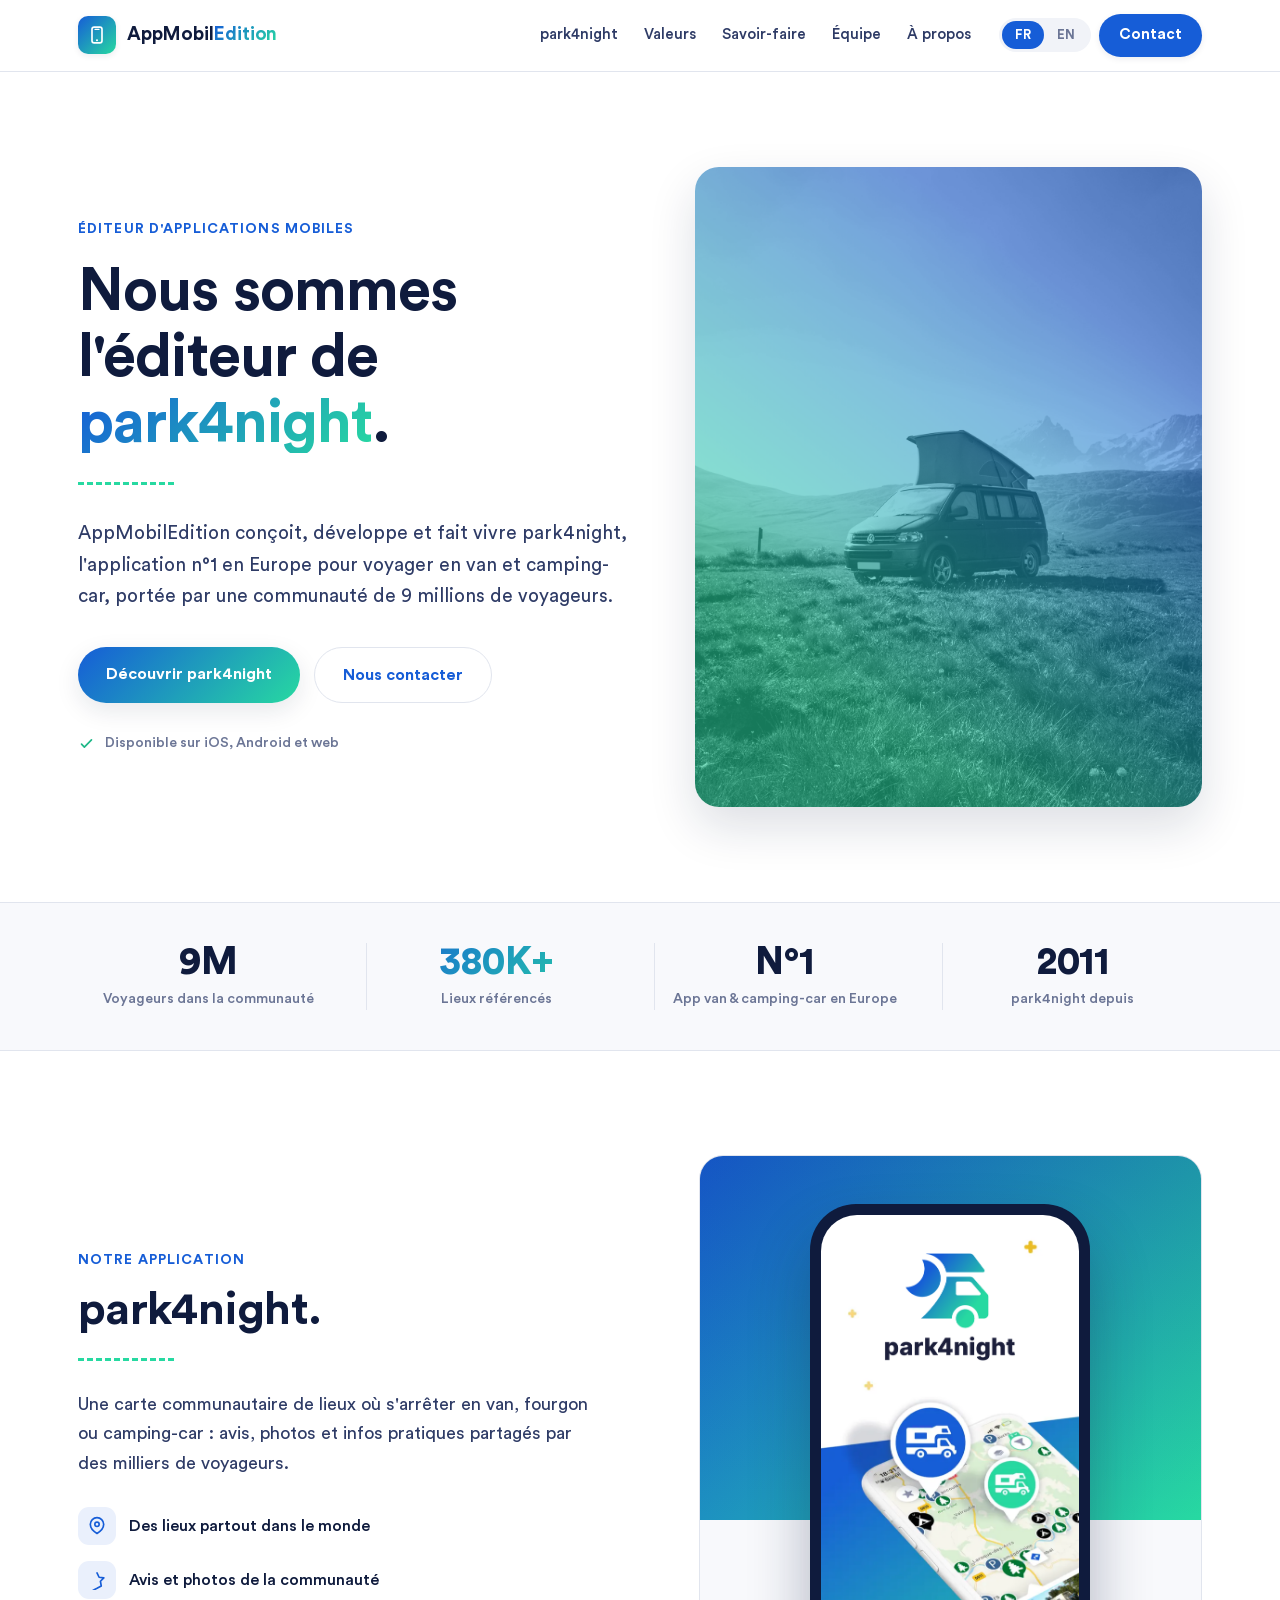
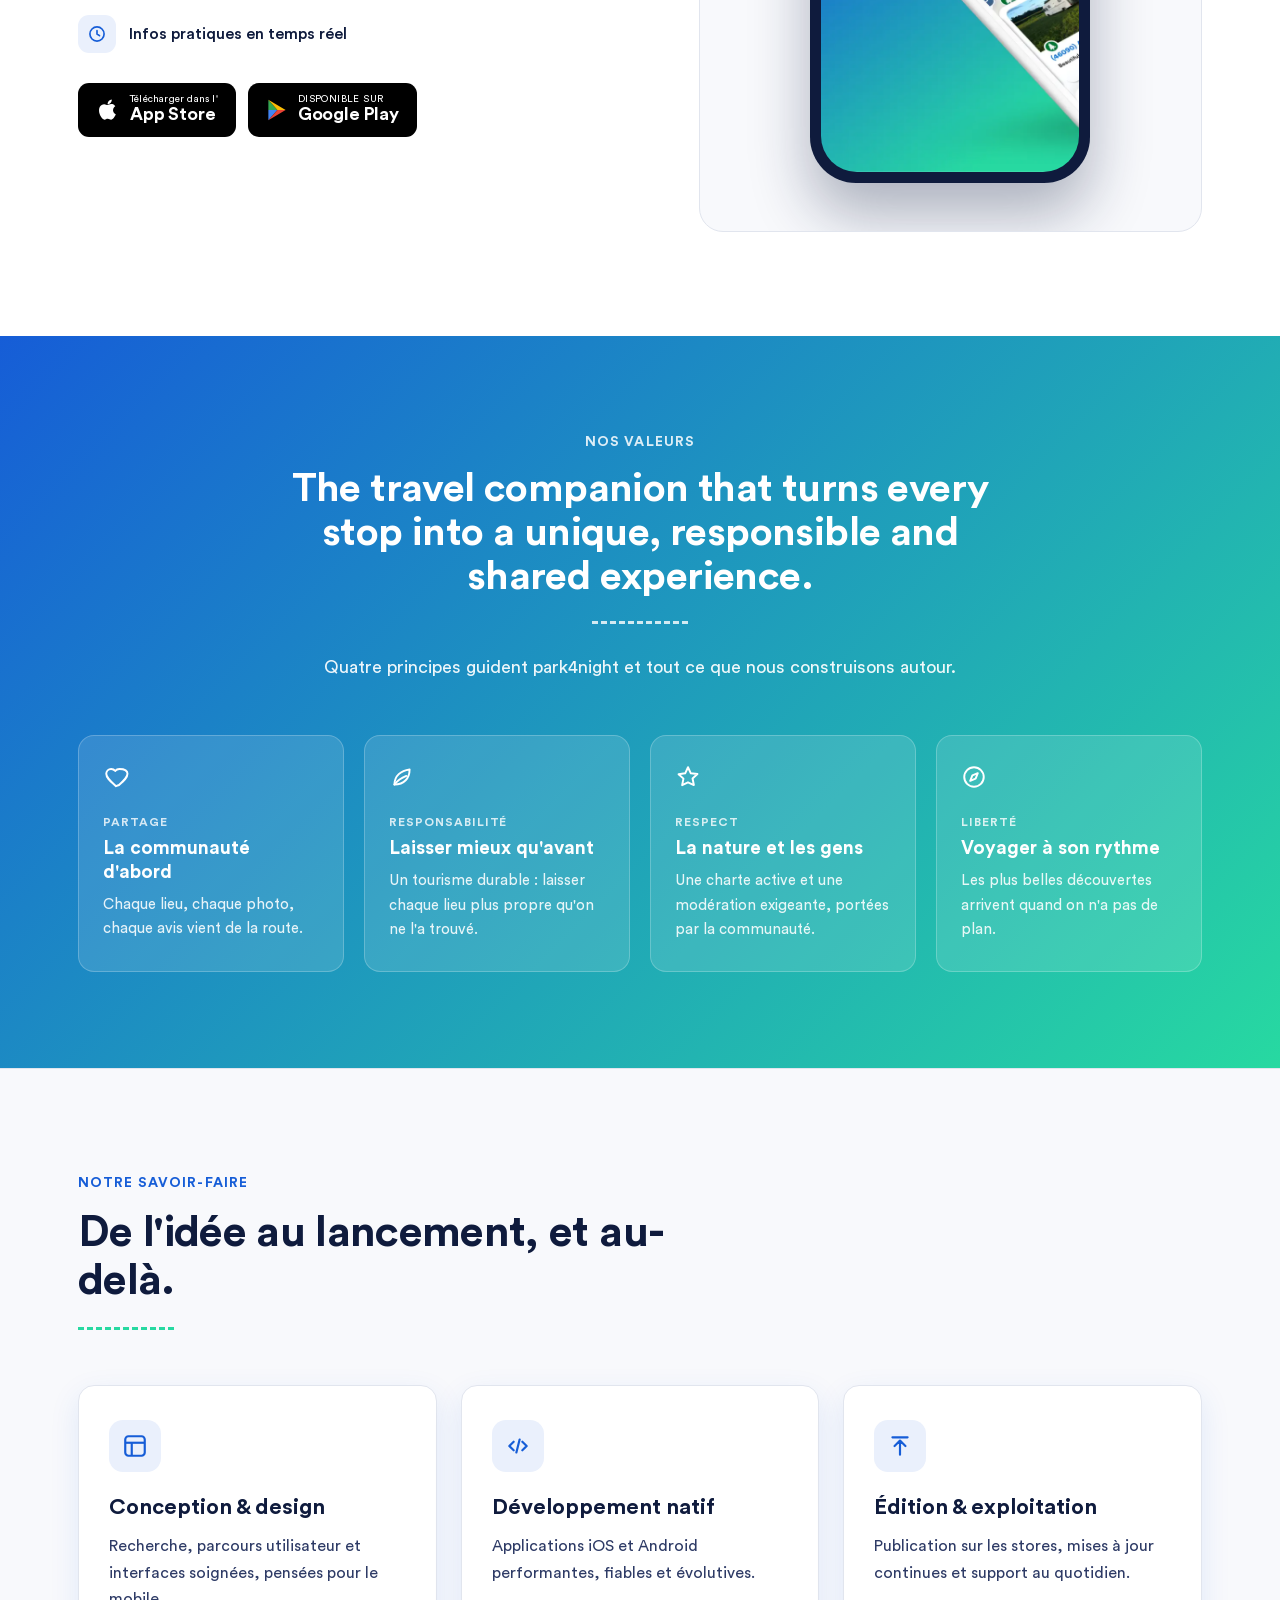
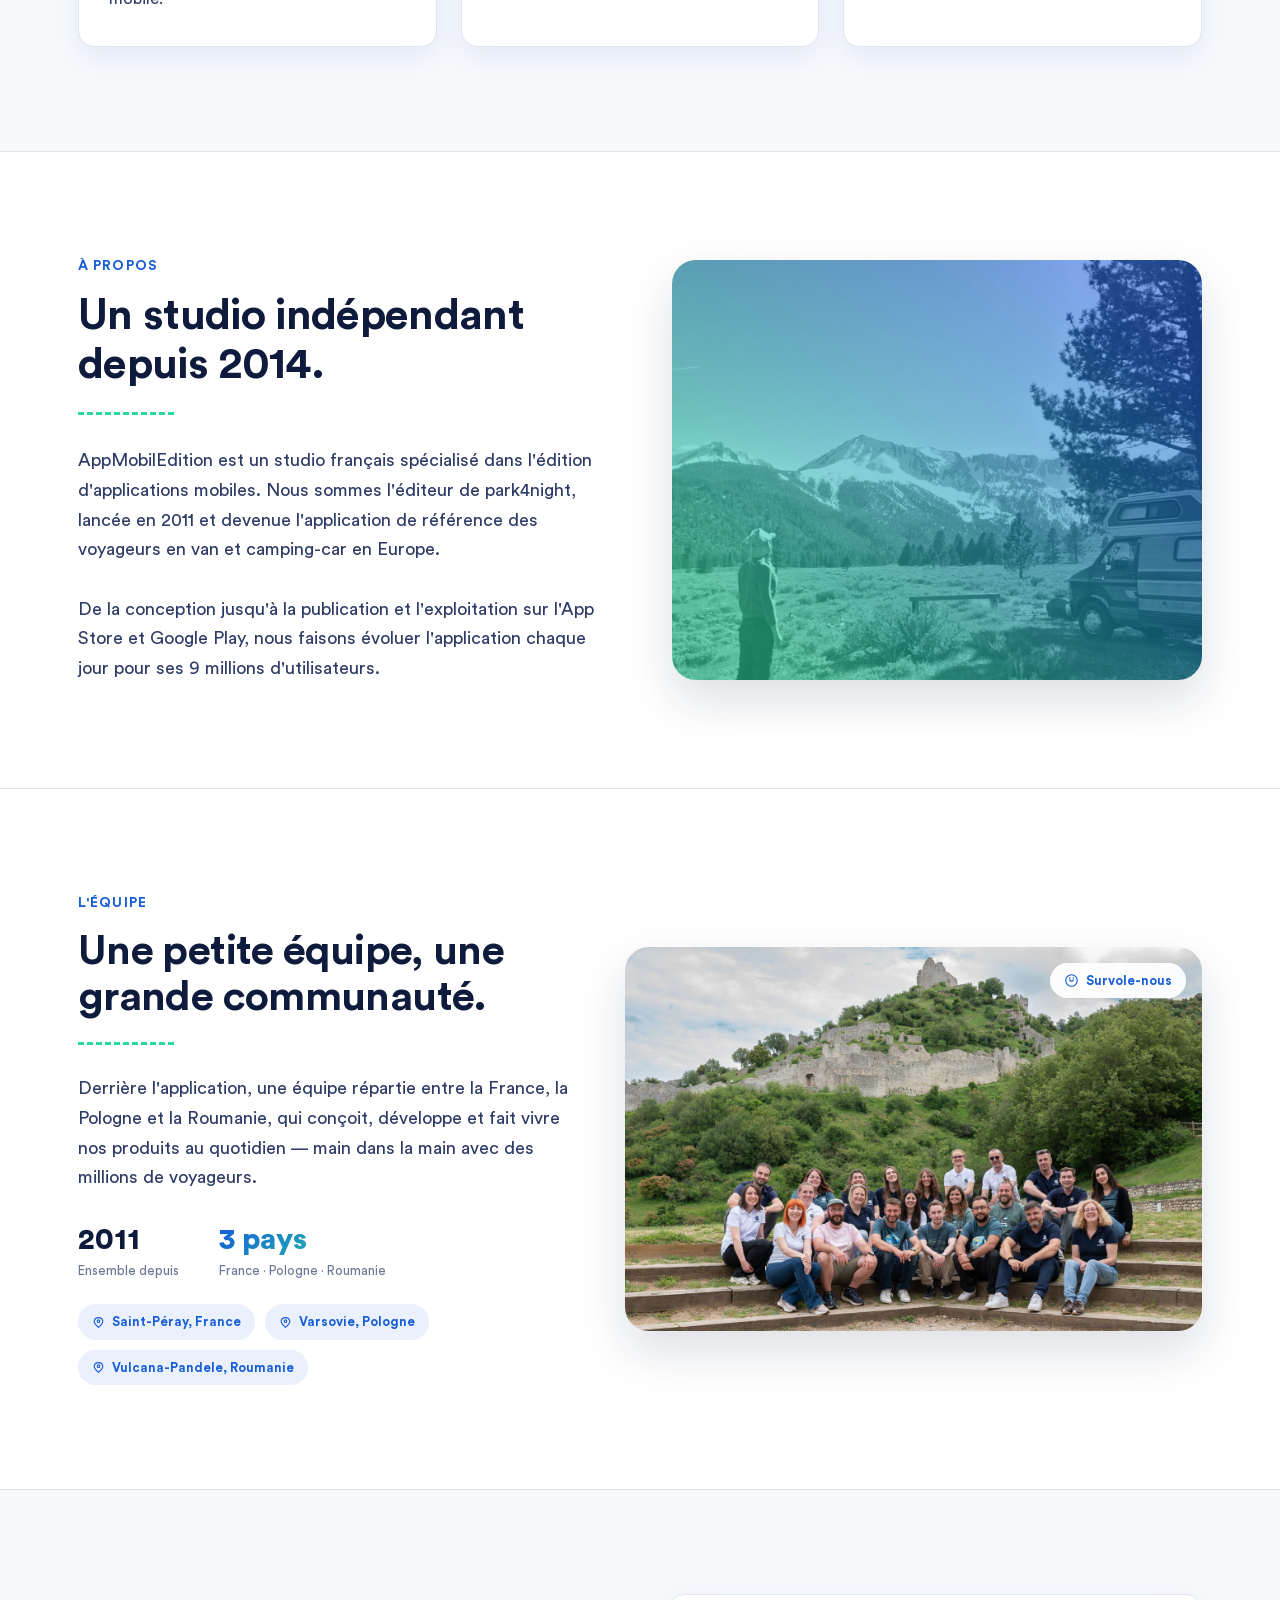
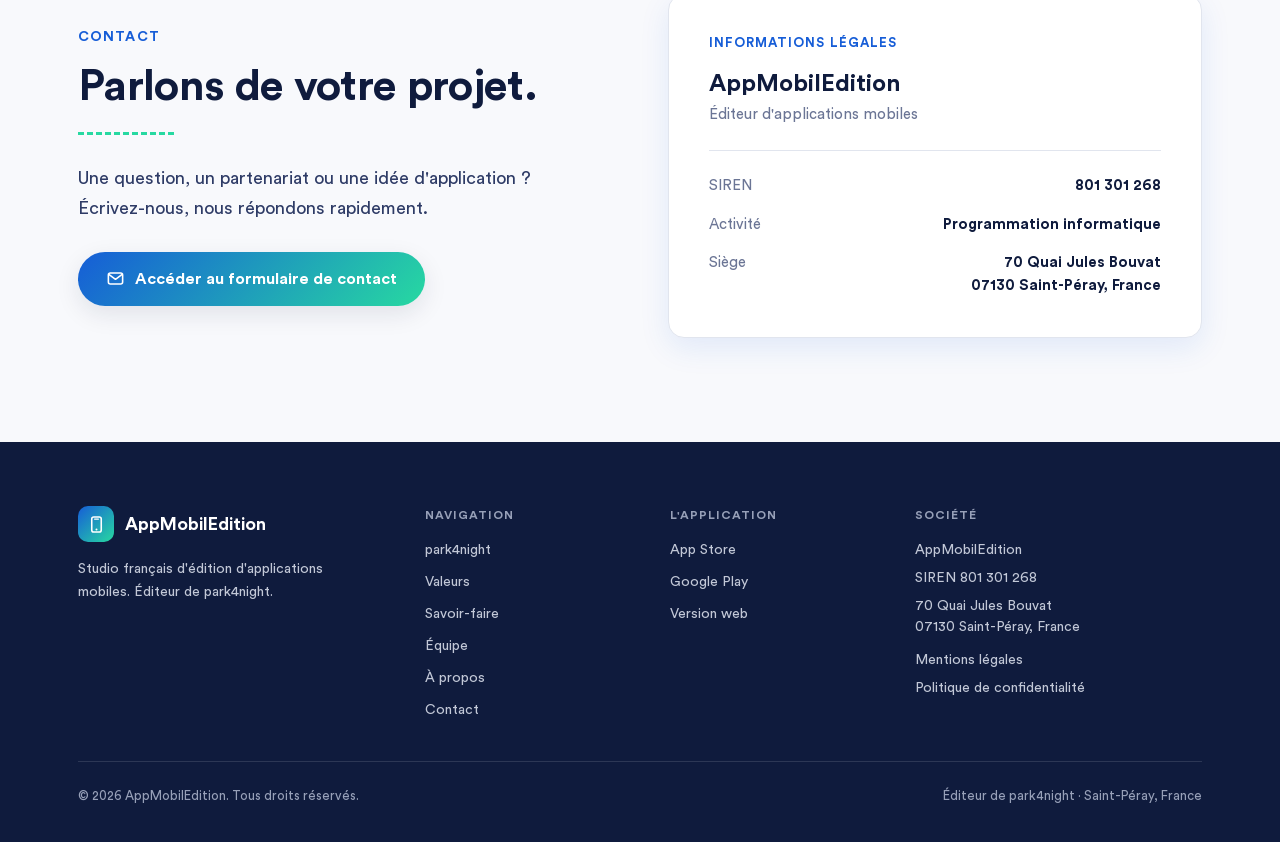
==== commit 94180a93: "Ajoute la section Équipe (Proposition A) Section #team après À propos : split texte/photo, 2 stats, " ====
--- a/index.html
+++ b/index.html
@@ -5,7 +5,7 @@
 <meta name="viewport" content="width=device-width, initial-scale=1">
 <title>AppMobilEdition — Éditeur de park4night</title>
 <meta name="description" content="AppMobilEdition, studio français d'édition d'applications mobiles, éditeur de park4night — l'app n°1 en Europe pour voyager en van et camping-car.">
-<link rel="stylesheet" href="_ds/p4n/colors_and_type.css">
+<link rel="stylesheet" href="assets/css/colors_and_type.css">
 <link rel="stylesheet" href="site.css">
 </head>
 <body style="font-family:var(--font-body);color:var(--fg-1);background:var(--white);overflow-x:hidden;">
@@ -24,6 +24,7 @@
           <a href="#park4night" class="nav-link">park4night</a>
           <a href="#valeurs" class="nav-link"><span data-fr>Valeurs</span><span data-en>Values</span></a>
           <a href="#expertise" class="nav-link"><span data-fr>Savoir-faire</span><span data-en>Expertise</span></a>
+          <a href="#team" class="nav-link"><span data-fr>Équipe</span><span data-en>Team</span></a>
           <a href="#apropos" class="nav-link"><span data-fr>À propos</span><span data-en>About</span></a>
         </div>
         <div style="display:flex;align-items:center;gap:8px;">
@@ -41,7 +42,7 @@
 
   <!-- ===== HERO (split) ===== -->
   <section style="max-width:1180px;margin:0 auto;padding:0 28px;">
-    <div class="grid-2" style="display:grid;grid-template-columns:1.05fr 0.95fr;gap:56px;align-items:center;min-height:calc(100vh - 70px);padding:48px 0;">
+    <div class="grid-2 hero-grid" style="display:grid;grid-template-columns:1.05fr 0.95fr;gap:56px;align-items:center;min-height:calc(100vh - 70px);padding:48px 0;">
       <div>
         <div class="eyebrow"><span data-fr>Éditeur d'applications mobiles</span><span data-en>Mobile app publisher</span></div>
         <h1 style="font-size:clamp(38px,5vw,60px);margin-top:18px;max-width:15ch;">
@@ -220,6 +221,55 @@
     </div>
   </section>
 
+  <!-- ===== TEAM ===== -->
+  <section id="team" style="background:var(--white);border-top:1px solid var(--border-1);">
+    <div style="max-width:1180px;margin:0 auto;padding:104px 28px;">
+      <div class="grid-2" style="display:grid;grid-template-columns:0.92fr 1.08fr;gap:56px;align-items:center;">
+        <div>
+          <div class="eyebrow"><span data-fr>L'équipe</span><span data-en>The team</span></div>
+          <h2 style="font-size:clamp(30px,3.4vw,42px);margin-top:14px;"><span data-fr>Une petite équipe, une grande communauté.</span><span data-en>A small team, a huge community.</span></h2>
+          <span class="dashed-accent" style="margin:22px 0;"></span>
+          <p style="font-size:18px;max-width:46ch;">
+            <span data-fr>Derrière l'application, une équipe répartie entre la France, la Pologne et la Roumanie, qui conçoit, développe et fait vivre nos produits au quotidien — main dans la main avec des millions de voyageurs.</span>
+            <span data-en>Behind the app, a team spread across France, Poland and Romania that designs, builds and runs our products every day — hand in hand with millions of travellers.</span>
+          </p>
+          <div style="display:flex;gap:40px;margin-top:32px;">
+            <div>
+              <div style="font-family:var(--font-display);font-weight:900;font-size:30px;color:var(--ink-900);line-height:1;">2011</div>
+              <div style="color:var(--fg-3);font-size:13px;margin-top:6px;"><span data-fr>Ensemble depuis</span><span data-en>Together since</span></div>
+            </div>
+            <div>
+              <div style="font-family:var(--font-display);font-weight:900;font-size:30px;line-height:1;" class="text-gradient"><span data-fr>3 pays</span><span data-en>3 countries</span></div>
+              <div style="color:var(--fg-3);font-size:13px;margin-top:6px;"><span data-fr>France · Pologne · Roumanie</span><span data-en>France · Poland · Romania</span></div>
+            </div>
+          </div>
+          <div style="display:flex;flex-wrap:wrap;gap:10px;margin-top:24px;">
+            <span style="display:inline-flex;align-items:center;gap:7px;padding:8px 14px;border-radius:999px;background:var(--accent-soft);color:var(--p4n-blue);font-family:var(--font-display);font-weight:700;font-size:13px;">
+              <svg width="13" height="13" viewBox="0 0 24 24" fill="none"><path d="M12 21c5-4.5 8-8 8-11.5A8 8 0 0012 3a8 8 0 00-8 6.5C4 13 7 16.5 12 21z" stroke="currentColor" stroke-width="2" stroke-linejoin="round"/><circle cx="12" cy="9.5" r="2.4" stroke="currentColor" stroke-width="2"/></svg>
+              Saint-Péray, France
+            </span>
+            <span style="display:inline-flex;align-items:center;gap:7px;padding:8px 14px;border-radius:999px;background:var(--accent-soft);color:var(--p4n-blue);font-family:var(--font-display);font-weight:700;font-size:13px;">
+              <svg width="13" height="13" viewBox="0 0 24 24" fill="none"><path d="M12 21c5-4.5 8-8 8-11.5A8 8 0 0012 3a8 8 0 00-8 6.5C4 13 7 16.5 12 21z" stroke="currentColor" stroke-width="2" stroke-linejoin="round"/><circle cx="12" cy="9.5" r="2.4" stroke="currentColor" stroke-width="2"/></svg>
+              <span data-fr>Varsovie, Pologne</span><span data-en>Warsaw, Poland</span>
+            </span>
+            <span style="display:inline-flex;align-items:center;gap:7px;padding:8px 14px;border-radius:999px;background:var(--accent-soft);color:var(--p4n-blue);font-family:var(--font-display);font-weight:700;font-size:13px;">
+              <svg width="13" height="13" viewBox="0 0 24 24" fill="none"><path d="M12 21c5-4.5 8-8 8-11.5A8 8 0 0012 3a8 8 0 00-8 6.5C4 13 7 16.5 12 21z" stroke="currentColor" stroke-width="2" stroke-linejoin="round"/><circle cx="12" cy="9.5" r="2.4" stroke="currentColor" stroke-width="2"/></svg>
+              <span data-fr>Vulcana-Pandele, Roumanie</span><span data-en>Vulcana-Pandele, Romania</span>
+            </span>
+          </div>
+        </div>
+        <div class="team-photo" style="width:100%;aspect-ratio:3/2;border-radius:24px;overflow:hidden;box-shadow:var(--shadow-lg);background:var(--bg-2);">
+          <img class="ph-base" src="assets/team.jpg" alt="L'équipe AppMobilEdition" style="object-position:center 70%;">
+          <img class="ph-fun" src="assets/team-fun.jpg" alt="L'équipe AppMobilEdition" style="object-position:center 50%;">
+          <div class="ph-tag">
+            <svg width="15" height="15" viewBox="0 0 24 24" fill="none"><path d="M9 11s1.5 2 3 2 3-2 3-2" stroke="currentColor" stroke-width="2" stroke-linecap="round"/><circle cx="9" cy="8" r="1.2" fill="currentColor"/><circle cx="15" cy="8" r="1.2" fill="currentColor"/><circle cx="12" cy="12" r="9.2" stroke="currentColor" stroke-width="1.8"/></svg>
+            <span data-fr>Survole-nous</span><span data-en>Hover us</span>
+          </div>
+        </div>
+      </div>
+    </div>
+  </section>
+
   <!-- ===== CONTACT ===== -->
   <section id="contact" style="background:var(--bg-2);border-top:1px solid var(--border-1);">
     <div class="grid-2" style="max-width:1180px;margin:0 auto;padding:104px 28px;display:grid;grid-template-columns:1fr 1fr;gap:56px;align-items:center;">
@@ -266,6 +316,7 @@
             <a href="#park4night" class="footer-link" style="color:var(--ink-300);">park4night</a>
             <a href="#valeurs" class="footer-link" style="color:var(--ink-300);"><span data-fr>Valeurs</span><span data-en>Values</span></a>
             <a href="#expertise" class="footer-link" style="color:var(--ink-300);"><span data-fr>Savoir-faire</span><span data-en>Expertise</span></a>
+            <a href="#team" class="footer-link" style="color:var(--ink-300);"><span data-fr>Équipe</span><span data-en>Team</span></a>
             <a href="#apropos" class="footer-link" style="color:var(--ink-300);"><span data-fr>À propos</span><span data-en>About</span></a>
             <a data-contact-link href="https://park4night.com/fr/contact" target="_blank" rel="noopener" class="footer-link" style="color:var(--ink-300);">Contact</a>
           </div>
--- a/assets/css/colors_and_type.css
+++ b/assets/css/colors_and_type.css
@@ -0,0 +1,273 @@
+/* ============================================================
+   park4night — Colors & Type foundations
+   ============================================================ */
+
+/* Webfonts — Circular Std (Lineto, brand font) ------------ */
+@font-face {
+  font-family: 'Circular Std';
+  src: url('../fonts/CircularStd-Book.woff2') format('woff2'),
+       url('../fonts/CircularStd-Book.woff')  format('woff');
+  font-weight: 400; font-style: normal; font-display: swap;
+}
+@font-face {
+  font-family: 'Circular Std';
+  src: url('../fonts/CircularStd-BookItalic.woff2') format('woff2'),
+       url('../fonts/CircularStd-BookItalic.woff')  format('woff');
+  font-weight: 400; font-style: italic; font-display: swap;
+}
+@font-face {
+  font-family: 'Circular Std';
+  src: url('../fonts/CircularStd-Medium.woff2') format('woff2'),
+       url('../fonts/CircularStd-Medium.woff')  format('woff');
+  font-weight: 500; font-style: normal; font-display: swap;
+}
+@font-face {
+  font-family: 'Circular Std';
+  src: url('../fonts/CircularStd-MediumItalic.woff2') format('woff2'),
+       url('../fonts/CircularStd-MediumItalic.woff')  format('woff');
+  font-weight: 500; font-style: italic; font-display: swap;
+}
+@font-face {
+  font-family: 'Circular Std';
+  src: url('../fonts/CircularStd-Bold.woff2') format('woff2'),
+       url('../fonts/CircularStd-Bold.woff')  format('woff');
+  font-weight: 700; font-style: normal; font-display: swap;
+}
+@font-face {
+  font-family: 'Circular Std';
+  src: url('../fonts/CircularStd-BoldItalic.woff2') format('woff2'),
+       url('../fonts/CircularStd-BoldItalic.woff')  format('woff');
+  font-weight: 700; font-style: italic; font-display: swap;
+}
+@font-face {
+  font-family: 'Circular Std';
+  src: url('../fonts/CircularStd-Black.woff2') format('woff2'),
+       url('../fonts/CircularStd-Black.woff')  format('woff');
+  font-weight: 900; font-style: normal; font-display: swap;
+}
+@font-face {
+  font-family: 'Circular Std';
+  src: url('../fonts/CircularStd-BlackItalic.woff2') format('woff2'),
+       url('../fonts/CircularStd-BlackItalic.woff')  format('woff');
+  font-weight: 900; font-style: italic; font-display: swap;
+}
+
+:root {
+  /* ── Brand colors ───────────────────────────────────────── */
+  /* Pulled directly from logo SVG gradient stops */
+  --p4n-blue:          #165DD7;   /* Primary brand blue */
+  --p4n-green:         #27D9A1;   /* Primary brand mint/green */
+  --p4n-gradient:      linear-gradient(135deg, #165DD7 0%, #27D9A1 100%);
+  --p4n-gradient-soft: linear-gradient(135deg, #165DD7 0%, #27D9A1 100%);
+
+  /* Blue scale (from the brand blue) */
+  --blue-50:  #EAF0FC;
+  --blue-100: #C8D7F5;
+  --blue-200: #8EA9EB;
+  --blue-300: #547BE0;
+  --blue-400: #2E6CDC;
+  --blue-500: #165DD7;   /* = brand blue */
+  --blue-600: #1150B8;
+  --blue-700: #0C3F90;
+  --blue-800: #082D68;
+
+  /* Green / mint scale */
+  --green-50:  #E4FBF3;
+  --green-100: #BCF4DF;
+  --green-200: #8AECC7;
+  --green-300: #58E4AE;
+  --green-400: #27D9A1;   /* = brand green */
+  --green-500: #1FB888;
+  --green-600: #19946D;
+  --green-700: #126F52;
+
+  /* Neutral (cool slate-navy — matches body text in specimens) */
+  --ink-900: #0F1B3D;    /* Headlines / near-black navy */
+  --ink-800: #1E2C55;
+  --ink-700: #2E3B66;    /* Body */
+  --ink-600: #4A5578;
+  --ink-500: #6B7595;
+  --ink-400: #97A0B8;
+  --ink-300: #C2C8D7;
+  --ink-200: #E1E5EE;
+  --ink-100: #F1F3F8;
+  --ink-50:  #F8F9FC;
+  --white:   #FFFFFF;
+
+  /* Semantic ---------------------------------------------- */
+  --fg-1: var(--ink-900);        /* Primary text */
+  --fg-2: var(--ink-700);        /* Secondary text */
+  --fg-3: var(--ink-500);        /* Tertiary / meta text */
+  --fg-inverse: var(--white);
+
+  --bg-1: var(--white);          /* Page */
+  --bg-2: var(--ink-50);         /* Subtle surface */
+  --bg-3: var(--ink-100);        /* Raised surface */
+
+  --border-1: var(--ink-200);
+  --border-2: var(--ink-300);
+
+  --accent:          var(--p4n-blue);
+  --accent-hover:    var(--blue-600);
+  --accent-soft:     var(--blue-50);
+  --accent-success:  var(--green-400);
+
+  /* Status */
+  --success: #27D9A1;
+  --warning: #F5B03E;
+  --danger:  #E5484D;
+  --info:    #165DD7;
+
+  /* ── Elevation / radii / spacing ───────────────────────── */
+  --radius-xs: 4px;
+  --radius-sm: 8px;
+  --radius-md: 12px;
+  --radius-lg: 16px;
+  --radius-xl: 24px;
+  --radius-pill: 999px;
+
+  --shadow-xs: 0 1px 2px rgba(15, 27, 61, 0.06);
+  --shadow-sm: 0 2px 6px rgba(15, 27, 61, 0.08);
+  --shadow-md: 0 8px 24px rgba(15, 27, 61, 0.10);
+  --shadow-lg: 0 20px 48px rgba(15, 27, 61, 0.14);
+  --shadow-card: 0 10px 30px rgba(22, 93, 215, 0.10);
+
+  /* Spacing scale (4px base) */
+  --space-1:  4px;
+  --space-2:  8px;
+  --space-3:  12px;
+  --space-4:  16px;
+  --space-5:  20px;
+  --space-6:  24px;
+  --space-8:  32px;
+  --space-10: 40px;
+  --space-12: 48px;
+  --space-16: 64px;
+  --space-20: 80px;
+
+  /* ── Type ──────────────────────────────────────────────── */
+  --font-display: 'Circular Std', system-ui, -apple-system, 'Helvetica Neue', Arial, sans-serif;
+  --font-body:    'Circular Std', system-ui, -apple-system, 'Helvetica Neue', Arial, sans-serif;
+  --font-mono:    ui-monospace, 'SF Mono', Menlo, Consolas, monospace;
+
+  /* Circular Std ships: Book 400, Medium 500, Bold 700, Black 900 */
+  --fw-regular: 400;
+  --fw-medium: 500;
+  --fw-semibold: 500;   /* alias — maps to Medium */
+  --fw-bold: 700;
+  --fw-extrabold: 700;  /* alias — maps to Bold (no 800 weight in Circular) */
+  --fw-black: 900;
+
+  /* Type scale — deck + app are headline-heavy, tight leading */
+  --text-xs:   12px;
+  --text-sm:   14px;
+  --text-base: 16px;
+  --text-md:   18px;
+  --text-lg:   20px;
+  --text-xl:   24px;
+  --text-2xl:  32px;
+  --text-3xl:  40px;
+  --text-4xl:  56px;
+  --text-5xl:  72px;
+
+  --lh-tight:   1.1;
+  --lh-snug:    1.25;
+  --lh-normal:  1.5;
+  --lh-relaxed: 1.65;
+
+  --tracking-tight: -0.015em;
+  --tracking-normal: 0;
+}
+
+/* Base -------------------------------------------------------- */
+html, body {
+  font-family: var(--font-body);
+  color: var(--fg-1);
+  background: var(--bg-1);
+  -webkit-font-smoothing: antialiased;
+  -moz-osx-font-smoothing: grayscale;
+}
+
+body {
+  font-size: var(--text-base);
+  line-height: var(--lh-normal);
+  font-weight: var(--fw-regular);
+}
+
+/* Semantic element styles ------------------------------------ */
+.h1, h1 {
+  font-family: var(--font-display);
+  font-weight: var(--fw-extrabold);
+  font-size: var(--text-4xl);
+  line-height: var(--lh-tight);
+  letter-spacing: var(--tracking-tight);
+  color: var(--fg-1);
+  margin: 0;
+}
+.h2, h2 {
+  font-family: var(--font-display);
+  font-weight: var(--fw-extrabold);
+  font-size: var(--text-3xl);
+  line-height: var(--lh-tight);
+  letter-spacing: var(--tracking-tight);
+  color: var(--fg-1);
+  margin: 0;
+}
+.h3, h3 {
+  font-family: var(--font-display);
+  font-weight: var(--fw-bold);
+  font-size: var(--text-2xl);
+  line-height: var(--lh-snug);
+  color: var(--fg-1);
+  margin: 0;
+}
+.h4, h4 {
+  font-family: var(--font-display);
+  font-weight: var(--fw-bold);
+  font-size: var(--text-xl);
+  line-height: var(--lh-snug);
+  color: var(--fg-1);
+  margin: 0;
+}
+.eyebrow {
+  font-family: var(--font-display);
+  font-weight: var(--fw-bold);
+  font-size: var(--text-sm);
+  letter-spacing: 0.08em;
+  text-transform: uppercase;
+  color: var(--p4n-blue);
+}
+.p, p {
+  font-family: var(--font-body);
+  font-size: var(--text-base);
+  line-height: var(--lh-relaxed);
+  color: var(--fg-2);
+  margin: 0;
+}
+.small, small {
+  font-size: var(--text-sm);
+  color: var(--fg-3);
+}
+.code, code {
+  font-family: var(--font-mono);
+  font-size: 0.92em;
+  background: var(--ink-100);
+  padding: 0.1em 0.35em;
+  border-radius: var(--radius-xs);
+  color: var(--ink-900);
+}
+
+/* Brand gradient text utility */
+.text-gradient {
+  background: var(--p4n-gradient);
+  -webkit-background-clip: text;
+  background-clip: text;
+  color: transparent;
+}
+
+/* Signature dashed divider — used in slides under section titles */
+.dashed-accent {
+  display: inline-block;
+  width: 96px;
+  border-bottom: 3px dashed var(--green-400);
+}
--- a/site.css
+++ b/site.css
@@ -45,14 +45,79 @@
 .back-link { transition: background .15s ease; }
 .back-link:hover { background: var(--accent-soft); }
 
-/* Responsive : empile les grilles deux colonnes sur petit écran */
-@media (max-width: 860px) {
+/* Section équipe : crossfade photo posée -> photo fun au survol */
+.team-photo { position: relative; cursor: pointer; }
+.team-photo img { position: absolute; inset: 0; width: 100%; height: 100%; object-fit: cover; display: block; transition: opacity .55s cubic-bezier(0.2,0.8,0.2,1), transform .7s cubic-bezier(0.2,0.8,0.2,1); backface-visibility: hidden; }
+.team-photo .ph-fun { opacity: 0; transform: scale(1.08); }
+.team-photo:hover .ph-base { opacity: 0; transform: scale(1.04); }
+.team-photo:hover .ph-fun { opacity: 1; transform: scale(1); }
+.team-photo .ph-tag { position: absolute; top: 16px; right: 16px; z-index: 3; display: flex; align-items: center; gap: 7px; padding: 8px 14px; border-radius: 999px; background: rgba(255,255,255,0.92); backdrop-filter: blur(6px); -webkit-backdrop-filter: blur(6px); box-shadow: var(--shadow-md); font-family: var(--font-display); font-weight: 700; font-size: 13px; color: var(--p4n-blue); opacity: 1; transform: translateY(0); transition: opacity .4s ease, transform .4s ease; pointer-events: none; }
+.team-photo:hover .ph-tag { opacity: 0; transform: translateY(-6px); }
+
+/* ============================================================
+   Responsive
+   Les styles du site sont en grande partie inline (valeurs desktop) ;
+   on les surcharge ici, d'où les !important nécessaires.
+   ============================================================ */
+
+/* ---- Tablette : on empile les grilles deux colonnes ---- */
+@media (max-width: 900px) {
   .grid-2 { grid-template-columns: 1fr !important; gap: 40px !important; }
+  /* Cellules grid : autoriser le rétrécissement sous la taille du contenu
+     (sinon une cellule garde min-width:auto et déborde le viewport) */
+  .grid-2 > * { min-width: 0 !important; }
   .grid-4 { grid-template-columns: repeat(2, 1fr) !important; }
-  .facts { grid-template-columns: repeat(2, 1fr) !important; }
+  .facts  { grid-template-columns: repeat(2, 1fr) !important; }
   .facts > div { border-left: none !important; }
   .nav-links { display: none !important; }
+
+  /* Le hero ne doit plus imposer une pleine hauteur d'écran (vide géant) */
+  .hero-grid {
+    min-height: 0 !important;
+    padding: 40px 0 !important;
+  }
+  /* La photo du hero retrouve une hauteur raisonnable une fois empilée */
+  .hero-grid > div:last-child { height: 300px !important; }
 }
-@media (max-width: 520px) {
+
+/* ---- Mobile : densité, tailles de texte, débordements ---- */
+@media (max-width: 600px) {
+  /* Garde-fou anti-débordement horizontal global */
+  html, body { overflow-x: hidden !important; max-width: 100% !important; }
+
   .grid-4 { grid-template-columns: 1fr !important; }
+
+  /* Le mockup téléphone (width:280px fixe) doit pouvoir rétrécir */
+  section [style*="width:280px"] { width: 100% !important; max-width: 280px !important; }
+
+  /* Padding horizontal réduit (28px -> 20px) sur les conteneurs */
+  header nav,
+  section > div,
+  footer > div { padding-left: 20px !important; padding-right: 20px !important; }
+
+  /* Padding vertical des sections divisé (104/96px -> 64px) */
+  section > div[style*="104px 28px"],
+  section > div[style*="96px 28px"] { padding-top: 64px !important; padding-bottom: 64px !important; }
+
+  /* Nav : on masque le bouton Contact (qui débordait) + on resserre */
+  header nav { gap: 12px !important; }
+  header .btn-contact { display: none !important; }
+
+  /* Titres : on borne les clamp() trop gros pour 360-390px */
+  h1 { font-size: 34px !important; line-height: 1.12 !important; }
+  h2 { font-size: 27px !important; line-height: 1.15 !important; }
+
+  /* Les max-width en ch débordaient : on laisse le texte prendre la largeur */
+  p { max-width: 100% !important; }
+  h1 { max-width: 100% !important; }
+
+  /* CTA et badges stores : pleine largeur, plus de coupe hors écran */
+  .btn-primary, .btn-ghost, .btn-ghost-light { width: 100% !important; text-align: center !important; justify-content: center !important; }
+  .store-badge { flex: 1 1 100% !important; justify-content: center !important; }
+
+  /* Mockup téléphone : tient dans l'écran */
+  section img[alt="park4night"] { max-width: 100%; }
+
+  /* Footer : empile les 4 colonnes proprement */
+  footer .grid-4 { grid-template-columns: 1fr !important; gap: 32px !important; }
 }
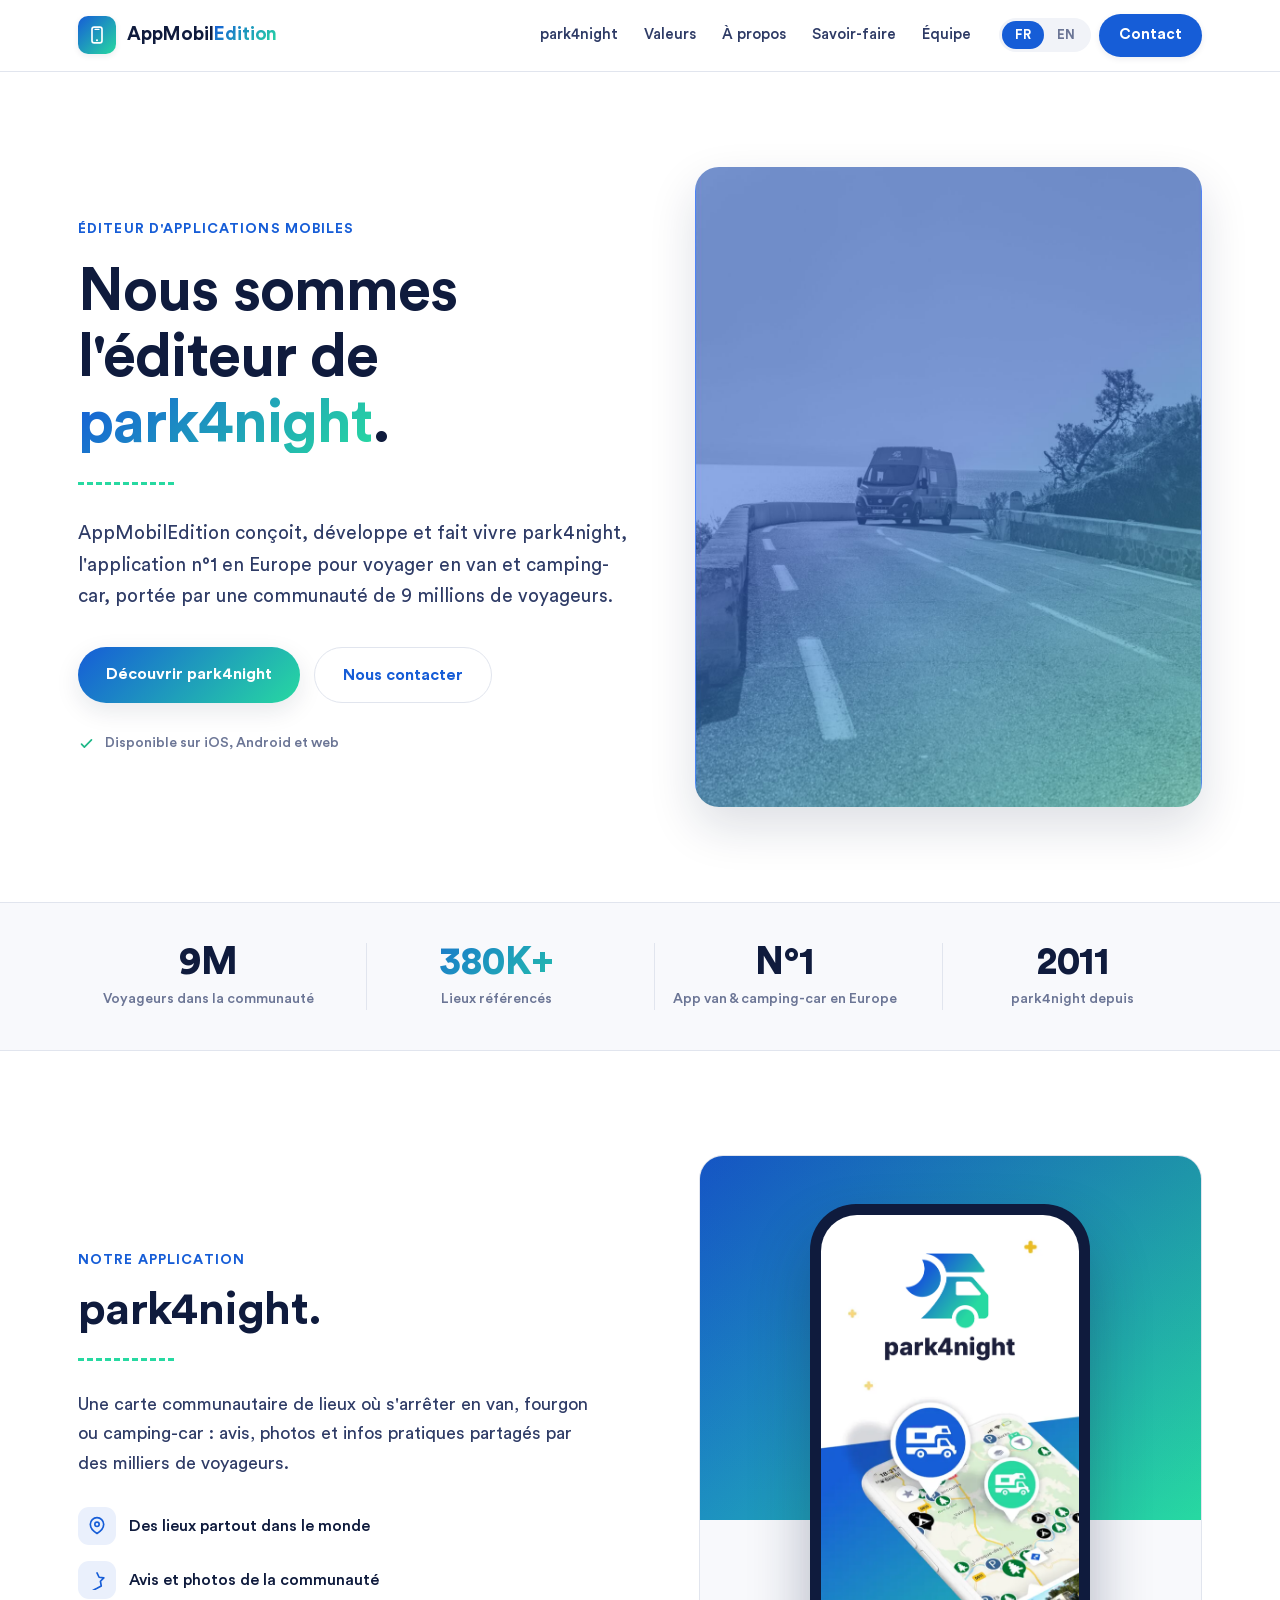
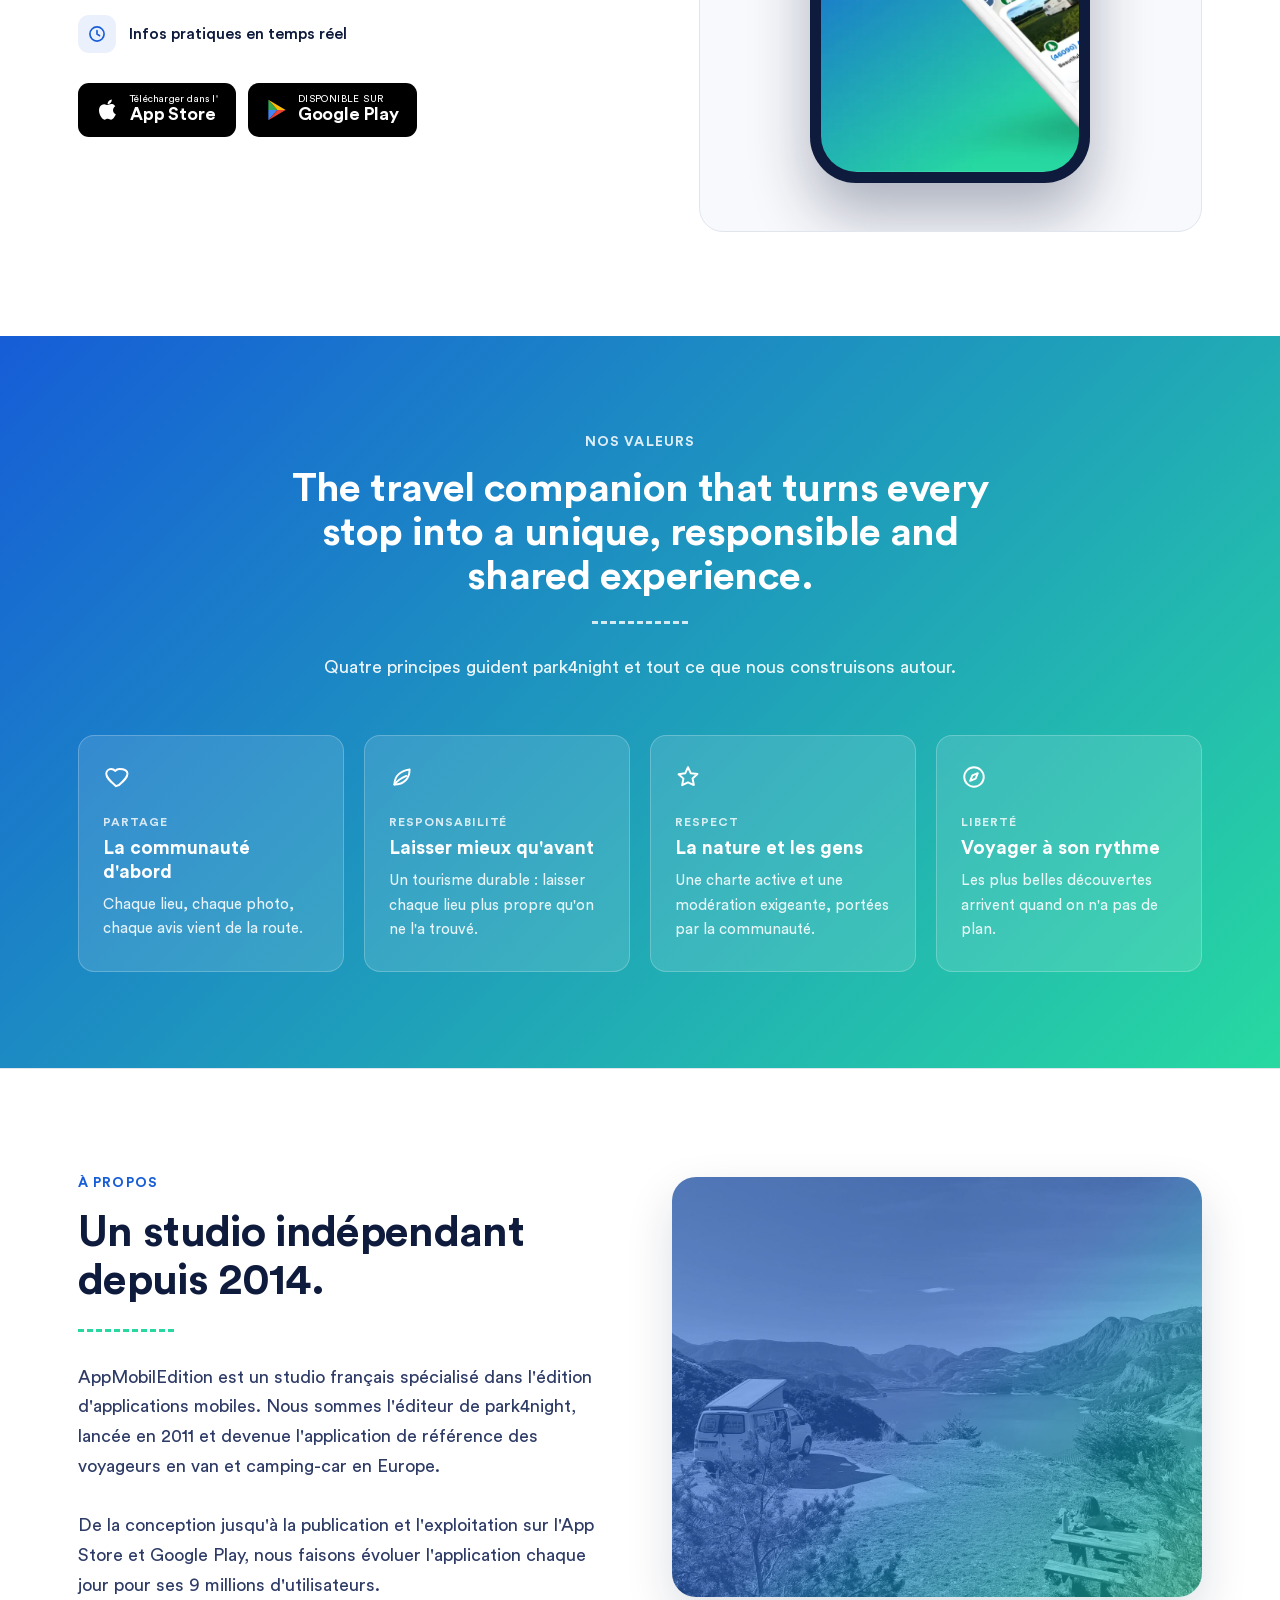
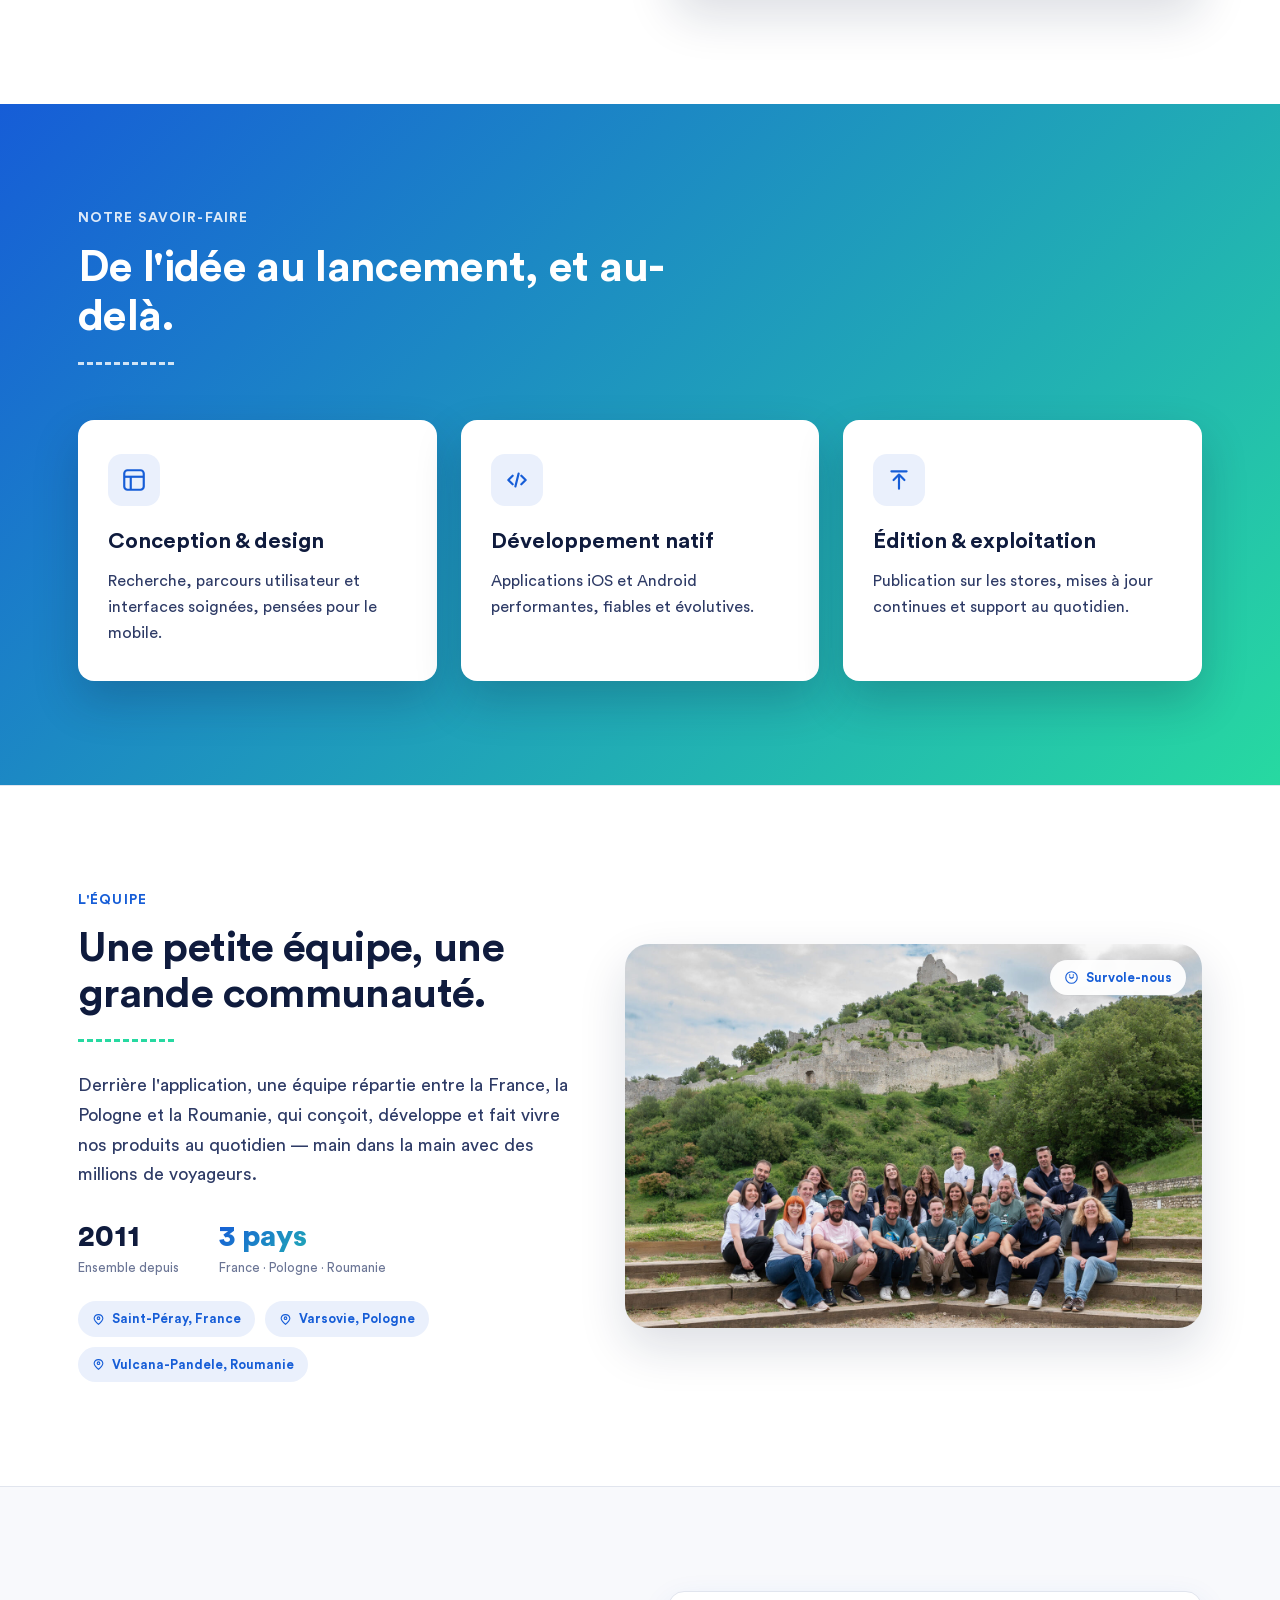
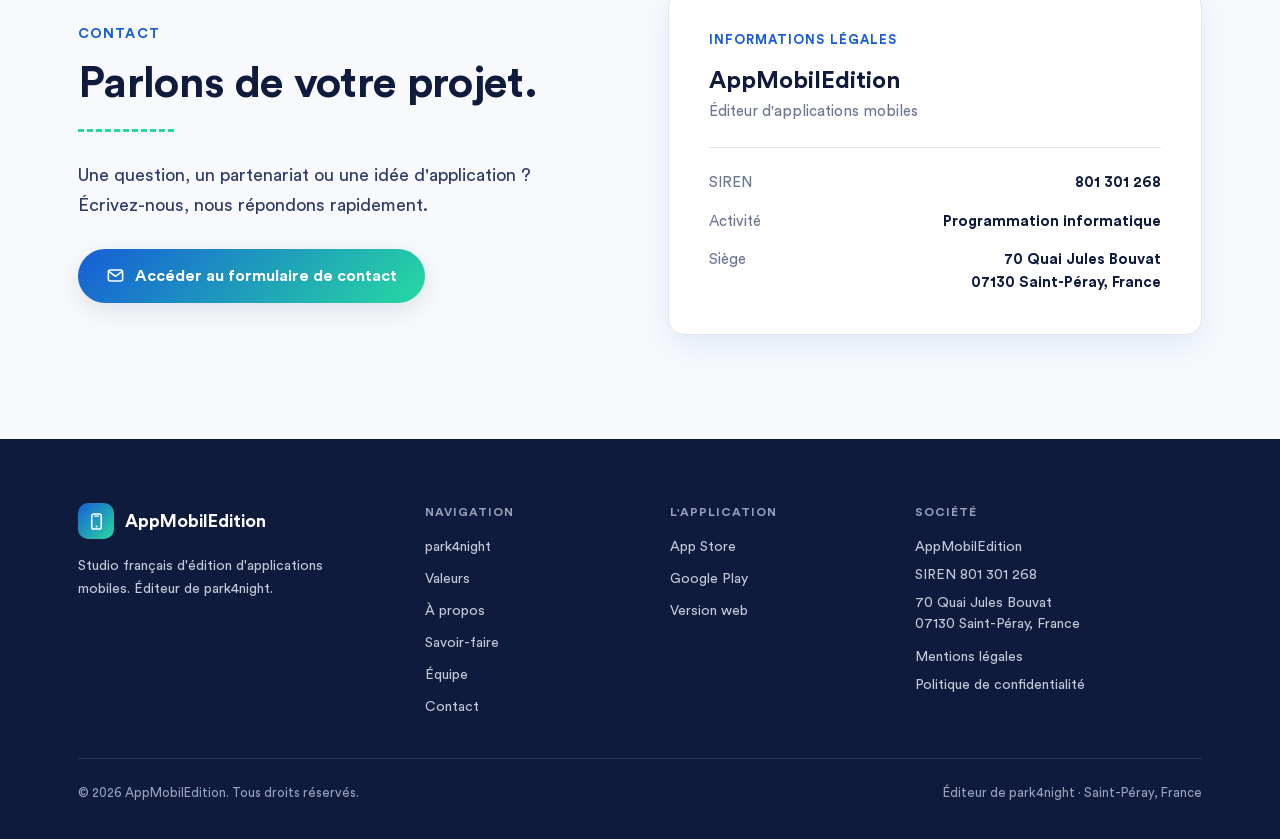
==== commit cbb7c7c1: "Réorganise les sections + nouvelles photos park4night - À propos remonté avant Savoir-faire (casse l" ====
--- a/index.html
+++ b/index.html
@@ -23,9 +23,9 @@
         <div class="nav-links" style="display:flex;align-items:center;gap:26px;font-family:var(--font-display);font-weight:500;font-size:15px;color:var(--fg-2);">
           <a href="#park4night" class="nav-link">park4night</a>
           <a href="#valeurs" class="nav-link"><span data-fr>Valeurs</span><span data-en>Values</span></a>
+          <a href="#apropos" class="nav-link"><span data-fr>À propos</span><span data-en>About</span></a>
           <a href="#expertise" class="nav-link"><span data-fr>Savoir-faire</span><span data-en>Expertise</span></a>
           <a href="#team" class="nav-link"><span data-fr>Équipe</span><span data-en>Team</span></a>
-          <a href="#apropos" class="nav-link"><span data-fr>À propos</span><span data-en>About</span></a>
         </div>
         <div style="display:flex;align-items:center;gap:8px;">
           <div class="lang-switch">
@@ -64,7 +64,7 @@
         </div>
       </div>
       <div style="position:relative;height:min(78vh,640px);border-radius:var(--radius-xl);overflow:hidden;box-shadow:var(--shadow-lg);">
-        <img src="assets/photo-van.png" alt="" style="width:100%;height:100%;object-fit:cover;display:block;">
+        <img src="assets/photo-van.jpg" alt="" style="width:100%;height:100%;object-fit:cover;display:block;">
       </div>
     </div>
   </section>
@@ -169,43 +169,9 @@
     </div>
   </section>
 
-  <!-- ===== EXPERTISE ===== -->
-  <section id="expertise" style="background:var(--bg-2);border-top:1px solid var(--border-1);border-bottom:1px solid var(--border-1);">
-    <div style="max-width:1180px;margin:0 auto;padding:104px 28px;">
-      <div style="max-width:640px;">
-        <div class="eyebrow"><span data-fr>Notre savoir-faire</span><span data-en>What we do</span></div>
-        <h2 style="font-size:clamp(30px,3.6vw,44px);margin-top:14px;"><span data-fr>De l'idée au lancement, et au-delà.</span><span data-en>From idea to launch, and beyond.</span></h2>
-        <span class="dashed-accent" style="margin-top:22px;"></span>
-      </div>
-      <div class="grid-4" style="display:grid;grid-template-columns:repeat(3,1fr);gap:24px;margin-top:48px;">
-        <div style="background:#fff;border:1px solid var(--border-1);border-radius:var(--radius-lg);padding:34px 30px;box-shadow:var(--shadow-card);">
-          <div style="width:52px;height:52px;border-radius:14px;background:var(--accent-soft);display:flex;align-items:center;justify-content:center;">
-            <svg width="26" height="26" viewBox="0 0 24 24" fill="none"><rect x="3" y="3" width="18" height="18" rx="3" stroke="var(--p4n-blue)" stroke-width="2"/><line x1="3" y1="9" x2="21" y2="9" stroke="var(--p4n-blue)" stroke-width="2"/><line x1="9" y1="21" x2="9" y2="9" stroke="var(--p4n-blue)" stroke-width="2"/></svg>
-          </div>
-          <h3 style="font-size:22px;margin-top:22px;"><span data-fr>Conception &amp; design</span><span data-en>Product &amp; design</span></h3>
-          <p style="margin-top:12px;font-size:16px;"><span data-fr>Recherche, parcours utilisateur et interfaces soignées, pensées pour le mobile.</span><span data-en>Research, user journeys and polished interfaces, built for mobile.</span></p>
-        </div>
-        <div style="background:#fff;border:1px solid var(--border-1);border-radius:var(--radius-lg);padding:34px 30px;box-shadow:var(--shadow-card);">
-          <div style="width:52px;height:52px;border-radius:14px;background:var(--accent-soft);display:flex;align-items:center;justify-content:center;">
-            <svg width="26" height="26" viewBox="0 0 24 24" fill="none"><path d="M8 8l-4 4 4 4M16 8l4 4-4 4" stroke="var(--p4n-blue)" stroke-width="2" stroke-linecap="round" stroke-linejoin="round"/><line x1="13.5" y1="6" x2="10.5" y2="18" stroke="var(--p4n-blue)" stroke-width="2" stroke-linecap="round"/></svg>
-          </div>
-          <h3 style="font-size:22px;margin-top:22px;"><span data-fr>Développement natif</span><span data-en>Native development</span></h3>
-          <p style="margin-top:12px;font-size:16px;"><span data-fr>Applications iOS et Android performantes, fiables et évolutives.</span><span data-en>Fast, reliable and scalable iOS and Android apps.</span></p>
-        </div>
-        <div style="background:#fff;border:1px solid var(--border-1);border-radius:var(--radius-lg);padding:34px 30px;box-shadow:var(--shadow-card);">
-          <div style="width:52px;height:52px;border-radius:14px;background:var(--accent-soft);display:flex;align-items:center;justify-content:center;">
-            <svg width="26" height="26" viewBox="0 0 24 24" fill="none"><path d="M12 20V7M12 7l-5 5M12 7l5 5" stroke="var(--p4n-blue)" stroke-width="2" stroke-linecap="round" stroke-linejoin="round"/><line x1="5" y1="4" x2="19" y2="4" stroke="var(--p4n-blue)" stroke-width="2" stroke-linecap="round"/></svg>
-          </div>
-          <h3 style="font-size:22px;margin-top:22px;"><span data-fr>Édition &amp; exploitation</span><span data-en>Publishing &amp; operations</span></h3>
-          <p style="margin-top:12px;font-size:16px;"><span data-fr>Publication sur les stores, mises à jour continues et support au quotidien.</span><span data-en>Store publishing, continuous updates and day-to-day support.</span></p>
-        </div>
-      </div>
-    </div>
-  </section>
-
   <!-- ===== ABOUT ===== -->
-  <section id="apropos" style="max-width:1180px;margin:0 auto;padding:104px 28px;">
-    <div class="grid-2" style="display:grid;grid-template-columns:1fr 1fr;gap:64px;align-items:center;">
+  <section id="apropos" style="border-top:1px solid var(--border-1);">
+    <div class="grid-2" style="max-width:1180px;margin:0 auto;padding:104px 28px;display:grid;grid-template-columns:1fr 1fr;gap:64px;align-items:center;">
       <div>
         <div class="eyebrow"><span data-fr>À propos</span><span data-en>About</span></div>
         <h2 style="font-size:clamp(30px,3.6vw,44px);margin-top:14px;"><span data-fr>Un studio indépendant depuis 2014.</span><span data-en>An independent studio since 2014.</span></h2>
@@ -216,7 +182,41 @@
         </p>
       </div>
       <div style="position:relative;height:420px;border-radius:var(--radius-xl);overflow:hidden;box-shadow:var(--shadow-lg);">
-        <img src="assets/photo-camper.png" alt="" style="width:100%;height:100%;object-fit:cover;display:block;">
+        <img src="assets/photo-camper.jpg" alt="" style="width:100%;height:100%;object-fit:cover;display:block;">
+      </div>
+    </div>
+  </section>
+
+  <!-- ===== EXPERTISE ===== -->
+  <section id="expertise" style="background:var(--p4n-gradient);color:#fff;">
+    <div style="max-width:1180px;margin:0 auto;padding:104px 28px;">
+      <div style="max-width:640px;">
+        <div style="font-family:var(--font-display);font-weight:700;font-size:14px;letter-spacing:0.08em;text-transform:uppercase;color:rgba(255,255,255,0.85);"><span data-fr>Notre savoir-faire</span><span data-en>What we do</span></div>
+        <h2 style="color:#fff;font-size:clamp(30px,3.6vw,44px);margin-top:14px;"><span data-fr>De l'idée au lancement, et au-delà.</span><span data-en>From idea to launch, and beyond.</span></h2>
+        <span class="dashed-accent" style="margin-top:22px;border-color:rgba(255,255,255,0.8);"></span>
+      </div>
+      <div class="grid-4" style="display:grid;grid-template-columns:repeat(3,1fr);gap:24px;margin-top:48px;">
+        <div style="background:#fff;border-radius:var(--radius-lg);padding:34px 30px;box-shadow:0 20px 45px rgba(15,27,61,0.22);">
+          <div style="width:52px;height:52px;border-radius:14px;background:var(--accent-soft);display:flex;align-items:center;justify-content:center;">
+            <svg width="26" height="26" viewBox="0 0 24 24" fill="none"><rect x="3" y="3" width="18" height="18" rx="3" stroke="var(--p4n-blue)" stroke-width="2"/><line x1="3" y1="9" x2="21" y2="9" stroke="var(--p4n-blue)" stroke-width="2"/><line x1="9" y1="21" x2="9" y2="9" stroke="var(--p4n-blue)" stroke-width="2"/></svg>
+          </div>
+          <h3 style="font-size:22px;margin-top:22px;"><span data-fr>Conception &amp; design</span><span data-en>Product &amp; design</span></h3>
+          <p style="margin-top:12px;font-size:16px;"><span data-fr>Recherche, parcours utilisateur et interfaces soignées, pensées pour le mobile.</span><span data-en>Research, user journeys and polished interfaces, built for mobile.</span></p>
+        </div>
+        <div style="background:#fff;border-radius:var(--radius-lg);padding:34px 30px;box-shadow:0 20px 45px rgba(15,27,61,0.22);">
+          <div style="width:52px;height:52px;border-radius:14px;background:var(--accent-soft);display:flex;align-items:center;justify-content:center;">
+            <svg width="26" height="26" viewBox="0 0 24 24" fill="none"><path d="M8 8l-4 4 4 4M16 8l4 4-4 4" stroke="var(--p4n-blue)" stroke-width="2" stroke-linecap="round" stroke-linejoin="round"/><line x1="13.5" y1="6" x2="10.5" y2="18" stroke="var(--p4n-blue)" stroke-width="2" stroke-linecap="round"/></svg>
+          </div>
+          <h3 style="font-size:22px;margin-top:22px;"><span data-fr>Développement natif</span><span data-en>Native development</span></h3>
+          <p style="margin-top:12px;font-size:16px;"><span data-fr>Applications iOS et Android performantes, fiables et évolutives.</span><span data-en>Fast, reliable and scalable iOS and Android apps.</span></p>
+        </div>
+        <div style="background:#fff;border-radius:var(--radius-lg);padding:34px 30px;box-shadow:0 20px 45px rgba(15,27,61,0.22);">
+          <div style="width:52px;height:52px;border-radius:14px;background:var(--accent-soft);display:flex;align-items:center;justify-content:center;">
+            <svg width="26" height="26" viewBox="0 0 24 24" fill="none"><path d="M12 20V7M12 7l-5 5M12 7l5 5" stroke="var(--p4n-blue)" stroke-width="2" stroke-linecap="round" stroke-linejoin="round"/><line x1="5" y1="4" x2="19" y2="4" stroke="var(--p4n-blue)" stroke-width="2" stroke-linecap="round"/></svg>
+          </div>
+          <h3 style="font-size:22px;margin-top:22px;"><span data-fr>Édition &amp; exploitation</span><span data-en>Publishing &amp; operations</span></h3>
+          <p style="margin-top:12px;font-size:16px;"><span data-fr>Publication sur les stores, mises à jour continues et support au quotidien.</span><span data-en>Store publishing, continuous updates and day-to-day support.</span></p>
+        </div>
       </div>
     </div>
   </section>
@@ -315,9 +315,9 @@
           <div style="display:flex;flex-direction:column;gap:11px;margin-top:16px;font-size:14px;">
             <a href="#park4night" class="footer-link" style="color:var(--ink-300);">park4night</a>
             <a href="#valeurs" class="footer-link" style="color:var(--ink-300);"><span data-fr>Valeurs</span><span data-en>Values</span></a>
+            <a href="#apropos" class="footer-link" style="color:var(--ink-300);"><span data-fr>À propos</span><span data-en>About</span></a>
             <a href="#expertise" class="footer-link" style="color:var(--ink-300);"><span data-fr>Savoir-faire</span><span data-en>Expertise</span></a>
             <a href="#team" class="footer-link" style="color:var(--ink-300);"><span data-fr>Équipe</span><span data-en>Team</span></a>
-            <a href="#apropos" class="footer-link" style="color:var(--ink-300);"><span data-fr>À propos</span><span data-en>About</span></a>
             <a data-contact-link href="https://park4night.com/fr/contact" target="_blank" rel="noopener" class="footer-link" style="color:var(--ink-300);">Contact</a>
           </div>
         </div>
